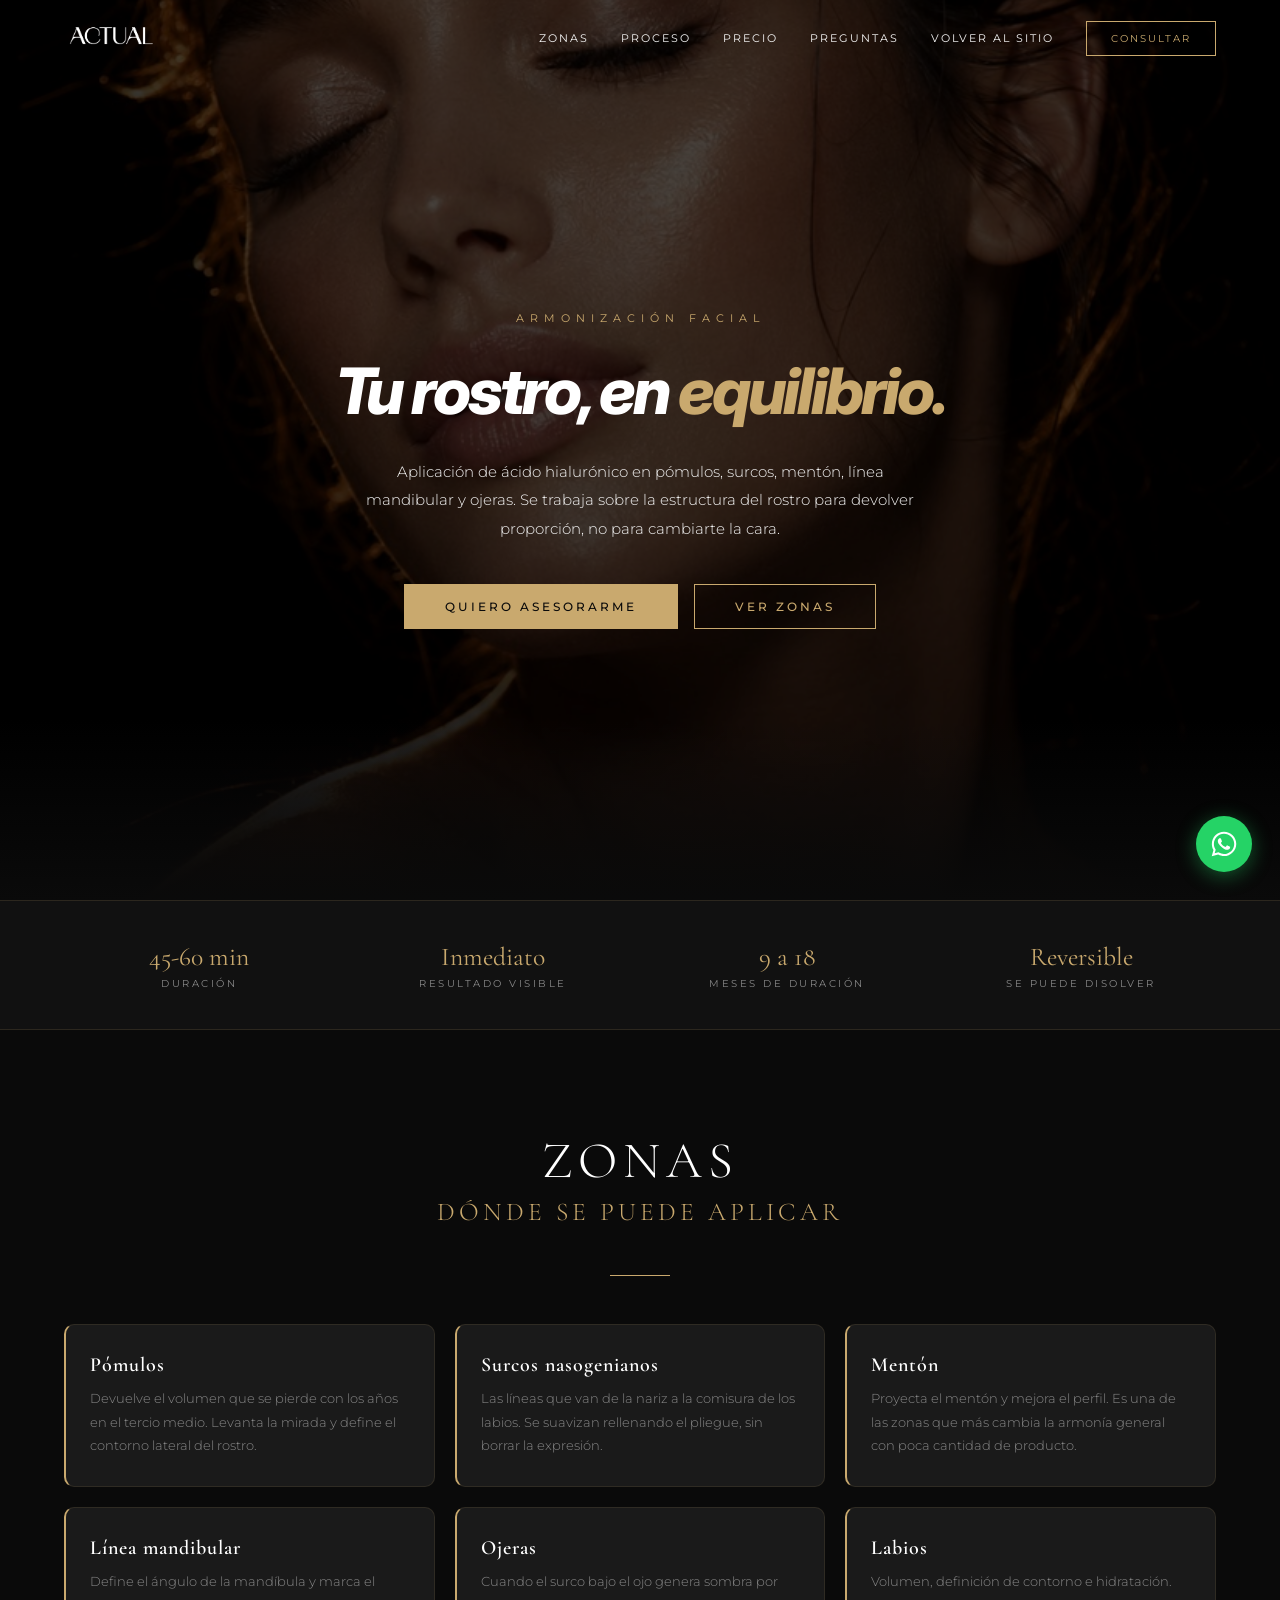
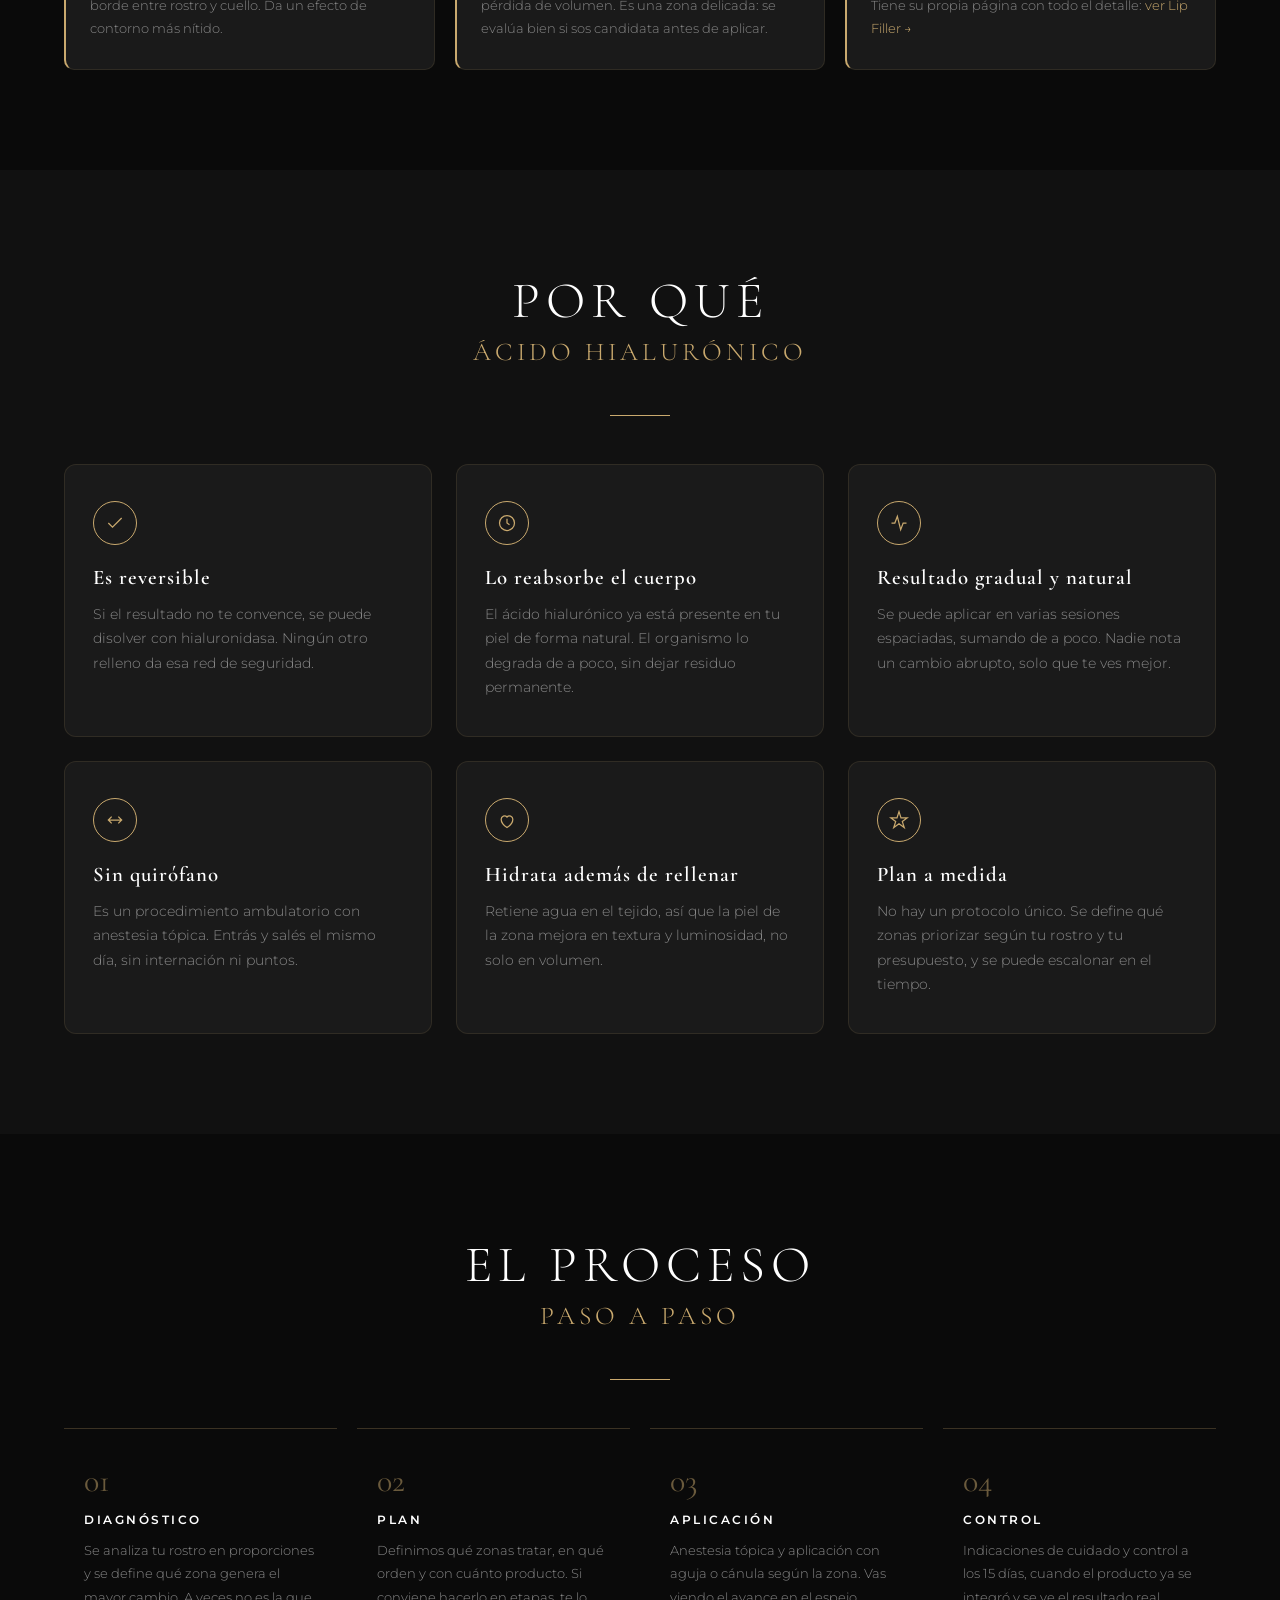
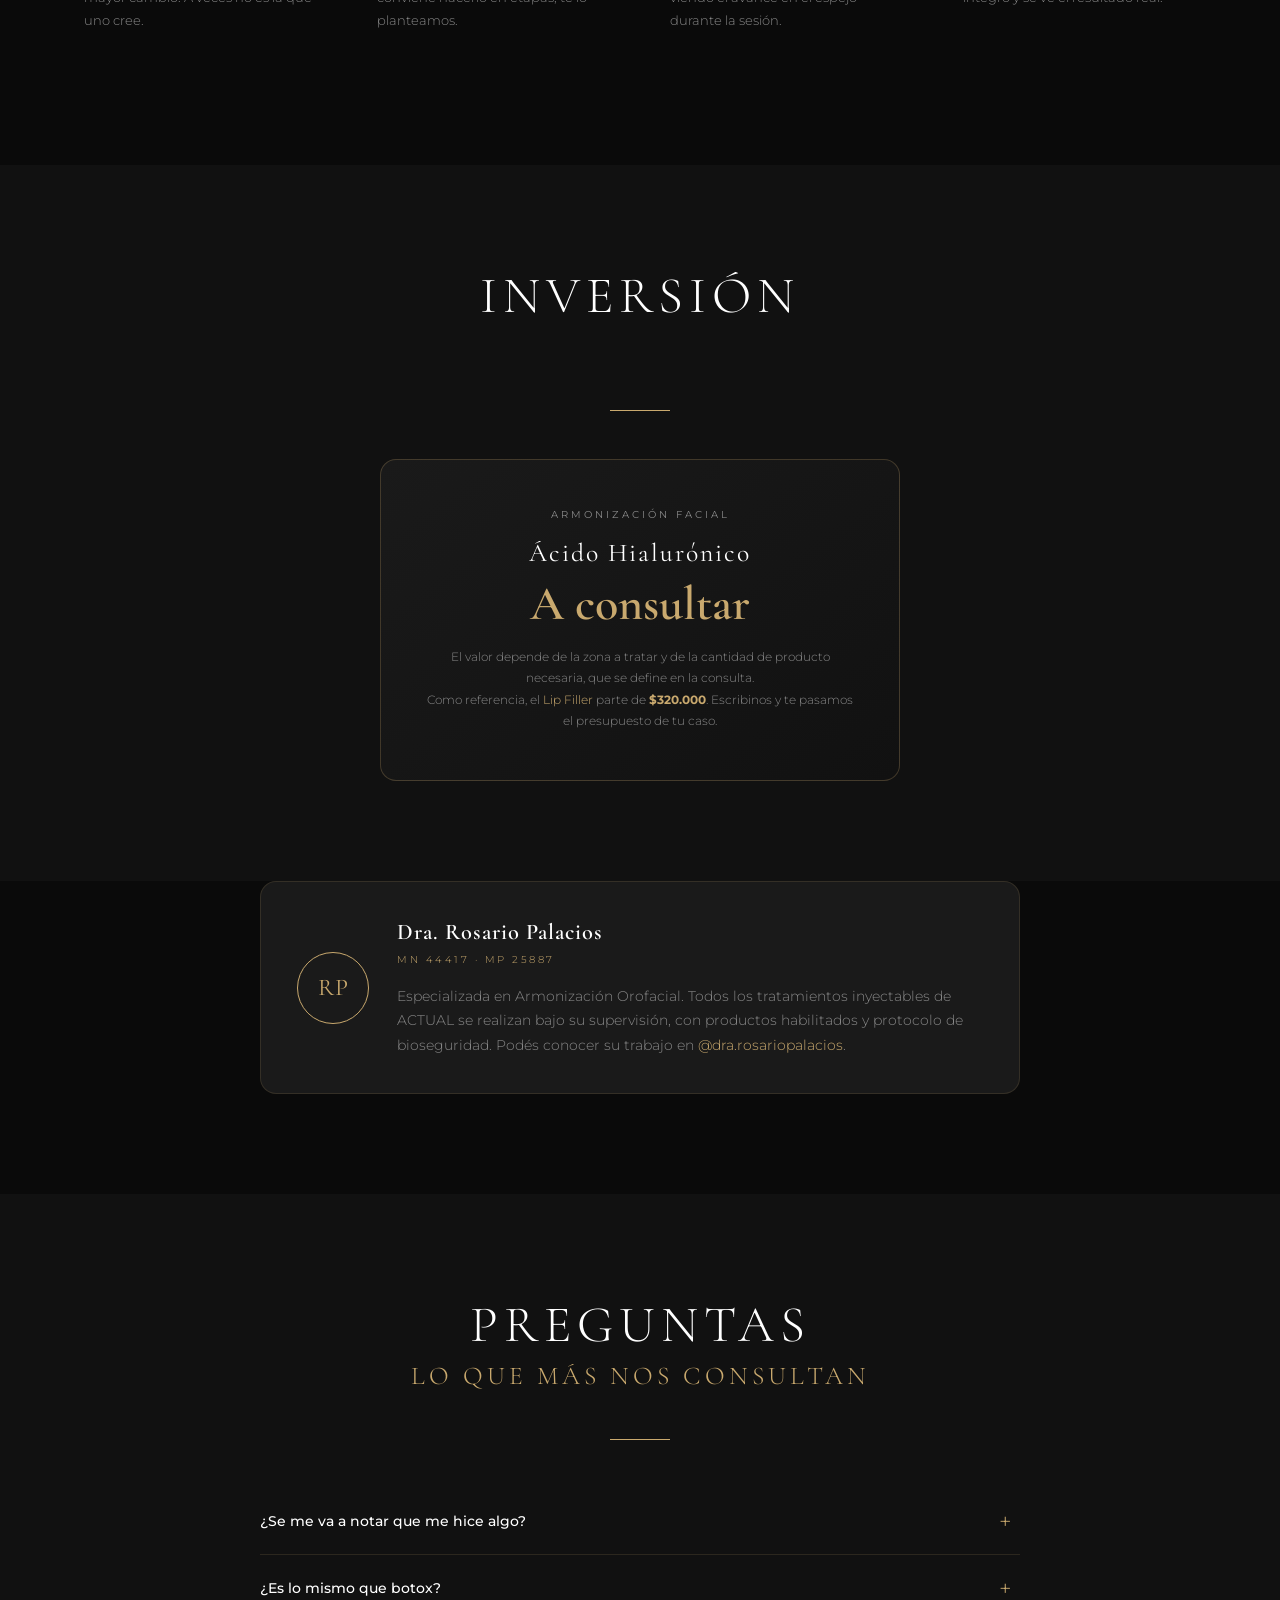
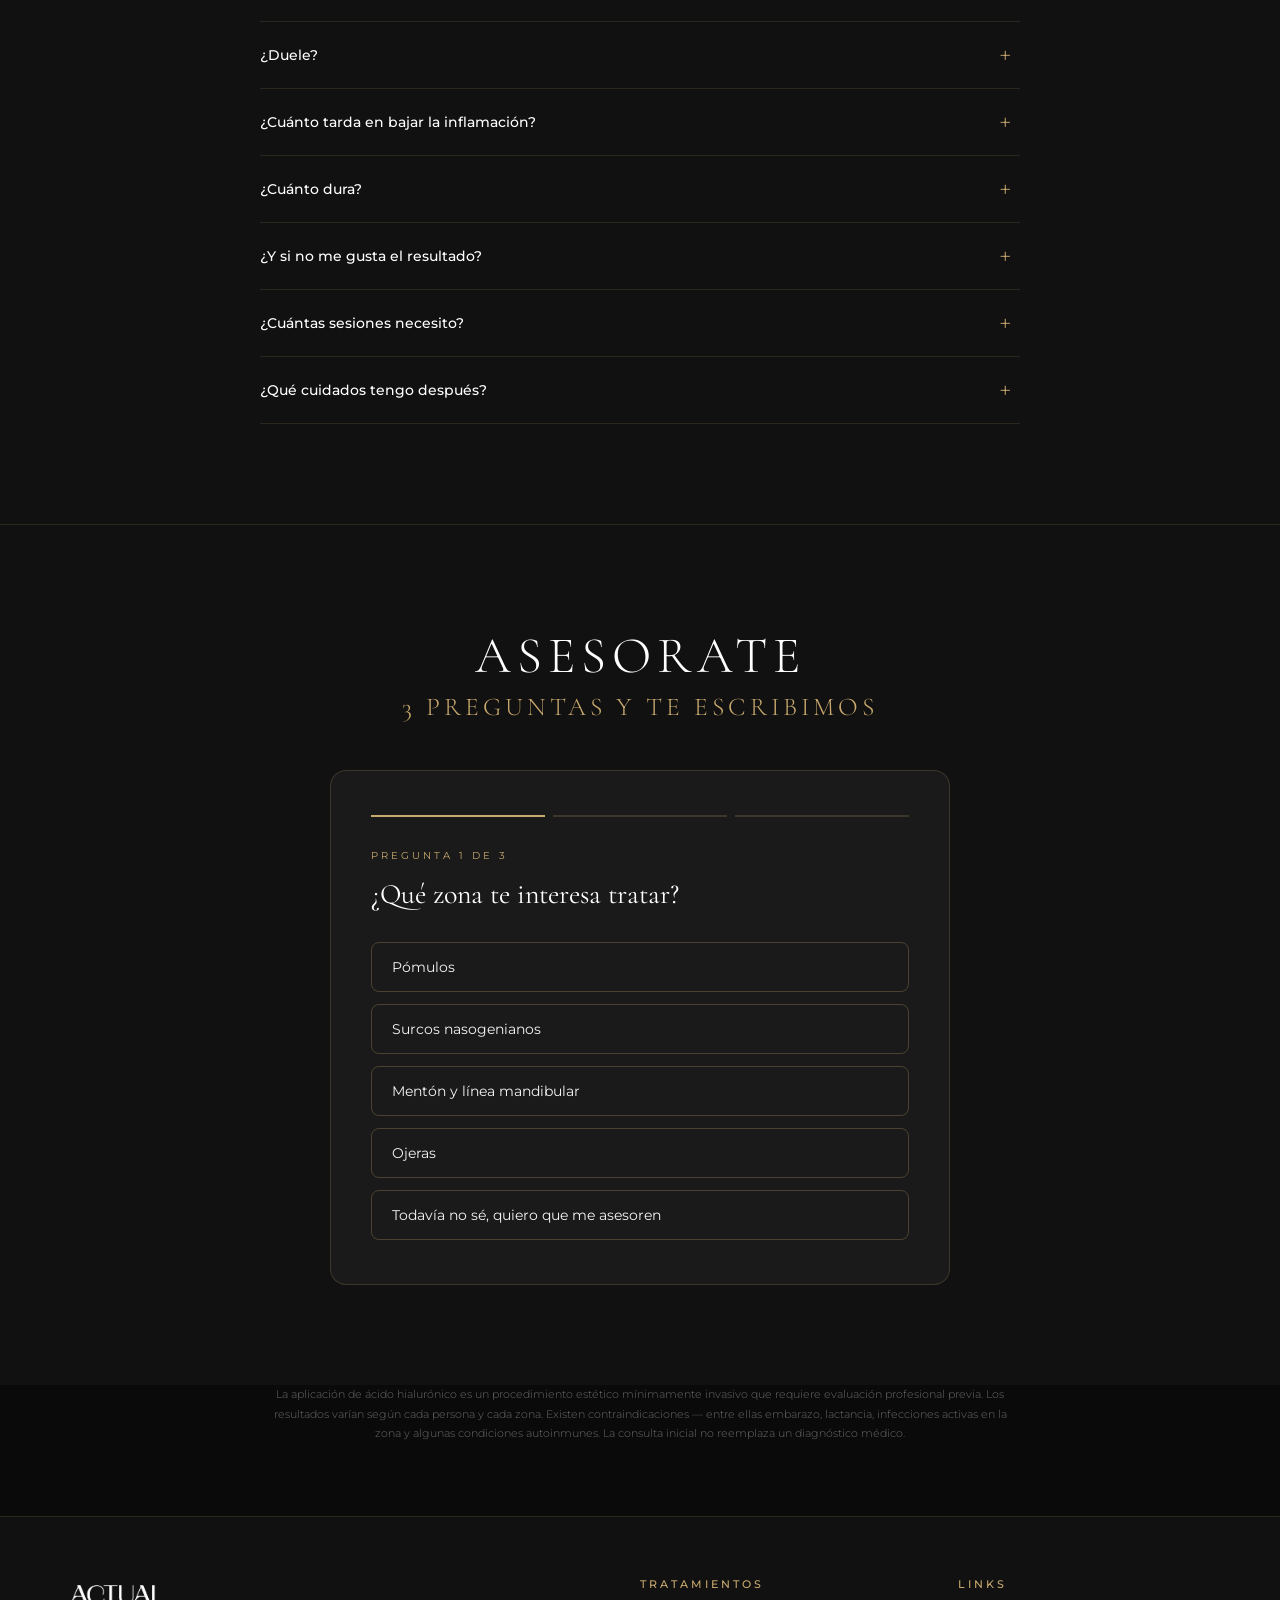
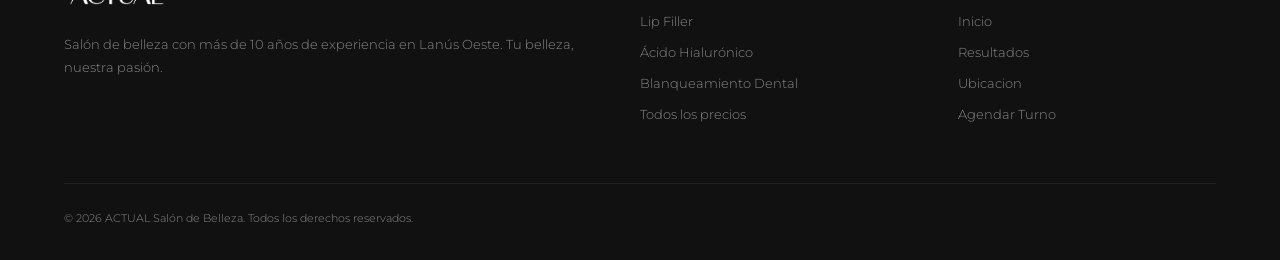
==== acido-hialuronico/index.html @ e72c4341 "feat: landings de Lip Filler, Blanqueamiento Dental y Ácido Hialurónico Tres landing pages nuevas co" ====
<!DOCTYPE html>
<html lang="es">
<head>
  <meta charset="UTF-8">
  <meta name="viewport" content="width=device-width, initial-scale=1.0">
  <title>Ácido Hialurónico Facial en Lanús Oeste | Armonización — ACTUAL</title>
  <meta name="description" content="Aplicación de ácido hialurónico en pómulos, surcos, mentón, ojeras y línea mandibular. Lanús Oeste, profesional matriculada. Contanos tu caso y te asesoramos por WhatsApp.">

  <meta property="og:title" content="Ácido Hialurónico Facial — ACTUAL Salón">
  <meta property="og:description" content="Armonización facial con ácido hialurónico. Profesional matriculada en Lanús Oeste.">
  <meta property="og:image" content="https://actualnails.com/categorias/facial.jpg">
  <meta property="og:type" content="website">

  <link rel="preconnect" href="https://fonts.googleapis.com">
  <link rel="preconnect" href="https://fonts.gstatic.com" crossorigin>
  <link href="https://fonts.googleapis.com/css2?family=Cormorant+Garamond:ital,wght@0,300;0,400;0,600;0,700;1,300;1,400&family=Inter:ital,wght@1,800&family=Montserrat:wght@300;400;500;600;700&display=swap" rel="stylesheet">
  <link rel="stylesheet" href="/assets/landing.css">
  <style>
    .hero { --hero-image: url('/categorias/facial.jpg'); }

    /* Grilla de zonas tratables */
    .zones-grid { display: grid; grid-template-columns: repeat(3, 1fr); gap: 20px; }

    .zone-card {
      background: var(--dark-gray);
      border: 1px solid rgba(201, 169, 110, 0.12);
      border-left: 2px solid var(--gold);
      border-radius: 10px;
      padding: 28px 24px;
      text-align: left;
      transition: border-color 0.4s ease, transform 0.4s ease;
    }

    .zone-card:hover { border-color: rgba(201, 169, 110, 0.45); border-left-color: var(--gold); transform: translateY(-4px); }

    .zone-card h3 {
      font-family: 'Cormorant Garamond', serif;
      font-size: 1.25rem;
      font-weight: 600;
      letter-spacing: 1px;
      margin-bottom: 10px;
    }

    .zone-card p { font-size: 0.82rem; line-height: 1.8; color: var(--light-gray); font-weight: 300; }

    @media (max-width: 968px) { .zones-grid { grid-template-columns: 1fr 1fr; } }
    @media (max-width: 640px) { .zones-grid { grid-template-columns: 1fr; } }
  </style>
</head>
<body>

<!-- ── Navbar ── -->
<nav class="navbar" id="navbar">
  <div class="container">
    <a href="/" class="navbar-brand"><img src="/logo-sinfondo.png" alt="ACTUAL"></a>
    <ul class="navbar-links" id="navLinks">
      <li><a href="#zonas">Zonas</a></li>
      <li><a href="#proceso">Proceso</a></li>
      <li><a href="#precio">Precio</a></li>
      <li><a href="#preguntas">Preguntas</a></li>
      <li><a href="/">Volver al sitio</a></li>
      <li><a href="#consulta" class="navbar-cta">Consultar</a></li>
    </ul>
    <button class="hamburger" id="hamburger" aria-label="Menu">
      <span></span><span></span><span></span>
    </button>
  </div>
</nav>

<!-- ── Hero ── -->
<header class="hero">
  <div class="hero-content">
    <p class="hero-label">Armonización Facial</p>
    <h1 class="hero-title">Tu rostro, en <span class="gold">equilibrio.</span></h1>
    <p class="hero-text">
      Aplicación de ácido hialurónico en pómulos, surcos, mentón, línea mandibular
      y ojeras. Se trabaja sobre la estructura del rostro para devolver proporción,
      no para cambiarte la cara.
    </p>
    <div class="hero-actions">
      <a href="#consulta" class="btn btn-filled">Quiero asesorarme</a>
      <a href="#zonas" class="btn">Ver zonas</a>
    </div>
  </div>
</header>

<!-- ── Datos rápidos ── -->
<div class="facts-bar">
  <div class="container">
    <div class="facts-grid">
      <div class="fact-item"><h3>45-60 min</h3><p>Duración</p></div>
      <div class="fact-item"><h3>Inmediato</h3><p>Resultado visible</p></div>
      <div class="fact-item"><h3>9 a 18</h3><p>Meses de duración</p></div>
      <div class="fact-item"><h3>Reversible</h3><p>Se puede disolver</p></div>
    </div>
  </div>
</div>

<!-- ── Zonas ── -->
<section class="section-padding" id="zonas">
  <div class="container text-center">
    <h2 class="section-title fade-in">Zonas</h2>
    <p class="section-subtitle fade-in">dónde se puede aplicar</p>
    <div class="divider"></div>

    <div class="zones-grid">
      <div class="zone-card fade-in">
        <h3>Pómulos</h3>
        <p>Devuelve el volumen que se pierde con los años en el tercio medio. Levanta la mirada y define el contorno lateral del rostro.</p>
      </div>
      <div class="zone-card fade-in">
        <h3>Surcos nasogenianos</h3>
        <p>Las líneas que van de la nariz a la comisura de los labios. Se suavizan rellenando el pliegue, sin borrar la expresión.</p>
      </div>
      <div class="zone-card fade-in">
        <h3>Mentón</h3>
        <p>Proyecta el mentón y mejora el perfil. Es una de las zonas que más cambia la armonía general con poca cantidad de producto.</p>
      </div>
      <div class="zone-card fade-in">
        <h3>Línea mandibular</h3>
        <p>Define el ángulo de la mandíbula y marca el borde entre rostro y cuello. Da un efecto de contorno más nítido.</p>
      </div>
      <div class="zone-card fade-in">
        <h3>Ojeras</h3>
        <p>Cuando el surco bajo el ojo genera sombra por pérdida de volumen. Es una zona delicada: se evalúa bien si sos candidata antes de aplicar.</p>
      </div>
      <div class="zone-card fade-in">
        <h3>Labios</h3>
        <p>Volumen, definición de contorno e hidratación. Tiene su propia página con todo el detalle: <a href="/lip-filler/" style="color: var(--gold); text-decoration: none;">ver Lip Filler →</a></p>
      </div>
    </div>
  </div>
</section>

<!-- ── Beneficios ── -->
<section class="section-padding" style="background: var(--dark);">
  <div class="container text-center">
    <h2 class="section-title fade-in">Por Qué</h2>
    <p class="section-subtitle fade-in">ácido hialurónico</p>
    <div class="divider"></div>

    <div class="benefits-grid">
      <div class="benefit-card fade-in">
        <div class="benefit-icon">
          <svg viewBox="0 0 24 24"><path d="M20 6L9 17l-5-5"/></svg>
        </div>
        <h3>Es reversible</h3>
        <p>Si el resultado no te convence, se puede disolver con hialuronidasa. Ningún otro relleno da esa red de seguridad.</p>
      </div>

      <div class="benefit-card fade-in">
        <div class="benefit-icon">
          <svg viewBox="0 0 24 24"><circle cx="12" cy="12" r="9"/><path d="M12 7v5l3 2"/></svg>
        </div>
        <h3>Lo reabsorbe el cuerpo</h3>
        <p>El ácido hialurónico ya está presente en tu piel de forma natural. El organismo lo degrada de a poco, sin dejar residuo permanente.</p>
      </div>

      <div class="benefit-card fade-in">
        <div class="benefit-icon">
          <svg viewBox="0 0 24 24"><path d="M3 12h4l3-8 4 16 3-8h4"/></svg>
        </div>
        <h3>Resultado gradual y natural</h3>
        <p>Se puede aplicar en varias sesiones espaciadas, sumando de a poco. Nadie nota un cambio abrupto, solo que te ves mejor.</p>
      </div>

      <div class="benefit-card fade-in">
        <div class="benefit-icon">
          <svg viewBox="0 0 24 24"><path d="M4 12h16M8 8l-4 4 4 4M16 8l4 4-4 4"/></svg>
        </div>
        <h3>Sin quirófano</h3>
        <p>Es un procedimiento ambulatorio con anestesia tópica. Entrás y salés el mismo día, sin internación ni puntos.</p>
      </div>

      <div class="benefit-card fade-in">
        <div class="benefit-icon">
          <svg viewBox="0 0 24 24"><path d="M12 21s-7-4.5-7-10a4 4 0 017-2.6A4 4 0 0119 11c0 5.5-7 10-7 10z"/></svg>
        </div>
        <h3>Hidrata además de rellenar</h3>
        <p>Retiene agua en el tejido, así que la piel de la zona mejora en textura y luminosidad, no solo en volumen.</p>
      </div>

      <div class="benefit-card fade-in">
        <div class="benefit-icon">
          <svg viewBox="0 0 24 24"><path d="M12 2l2.4 7.4H22l-6 4.5 2.3 7.1-6.3-4.6L5.7 21 8 13.9 2 9.4h7.6z"/></svg>
        </div>
        <h3>Plan a medida</h3>
        <p>No hay un protocolo único. Se define qué zonas priorizar según tu rostro y tu presupuesto, y se puede escalonar en el tiempo.</p>
      </div>
    </div>
  </div>
</section>

<!-- ── Proceso ── -->
<section class="section-padding" id="proceso">
  <div class="container text-center">
    <h2 class="section-title fade-in">El Proceso</h2>
    <p class="section-subtitle fade-in">paso a paso</p>
    <div class="divider"></div>

    <div class="steps fade-in">
      <div class="step">
        <h4>Diagnóstico</h4>
        <p>Se analiza tu rostro en proporciones y se define qué zona genera el mayor cambio. A veces no es la que uno cree.</p>
      </div>
      <div class="step">
        <h4>Plan</h4>
        <p>Definimos qué zonas tratar, en qué orden y con cuánto producto. Si conviene hacerlo en etapas, te lo planteamos.</p>
      </div>
      <div class="step">
        <h4>Aplicación</h4>
        <p>Anestesia tópica y aplicación con aguja o cánula según la zona. Vas viendo el avance en el espejo durante la sesión.</p>
      </div>
      <div class="step">
        <h4>Control</h4>
        <p>Indicaciones de cuidado y control a los 15 días, cuando el producto ya se integró y se ve el resultado real.</p>
      </div>
    </div>
  </div>
</section>

<!-- ── Precio ── -->
<section class="section-padding" id="precio" style="background: var(--dark);">
  <div class="container text-center">
    <h2 class="section-title fade-in">Inversión</h2>
    <p class="section-subtitle fade-in">valor del tratamiento</p>
    <div class="divider"></div>

    <div class="price-block fade-in">
      <p class="price-kicker">Armonización Facial</p>
      <p class="price-name">Ácido Hialurónico</p>
      <p class="price-amount">A consultar</p>
      <p class="price-note">
        El valor depende de la zona a tratar y de la cantidad de producto necesaria,
        que se define en la consulta.<br>
        Como referencia, el <a href="/lip-filler/" style="color: var(--gold); text-decoration: none;">Lip Filler</a>
        parte de <strong style="color: var(--gold);">$320.000</strong>.
        Escribinos y te pasamos el presupuesto de tu caso.
      </p>
    </div>
  </div>
</section>

<!-- ── Profesional ── -->
<section class="section-padding" style="padding-top: 0;">
  <div class="container">
    <div class="pro-card fade-in">
      <div class="pro-seal">RP</div>
      <div>
        <h3>Dra. Rosario Palacios</h3>
        <p class="pro-role">MN 44417 · MP 25887</p>
        <p>
          Especializada en Armonización Orofacial. Todos los tratamientos inyectables
          de ACTUAL se realizan bajo su supervisión, con productos habilitados y
          protocolo de bioseguridad. Podés conocer su trabajo en
          <a href="https://instagram.com/dra.rosariopalacios" target="_blank" rel="noopener" style="color: var(--gold); text-decoration: none;">@dra.rosariopalacios</a>.
        </p>
      </div>
    </div>
  </div>
</section>

<!-- ── FAQ ── -->
<section class="section-padding" id="preguntas" style="background: var(--dark);">
  <div class="container text-center">
    <h2 class="section-title fade-in">Preguntas</h2>
    <p class="section-subtitle fade-in">lo que más nos consultan</p>
    <div class="divider"></div>

    <div class="faq-list fade-in">
      <div class="faq-item">
        <button class="faq-q" aria-expanded="false">¿Se me va a notar que me hice algo?</button>
        <div class="faq-a"><p>Ese es justamente el criterio con el que trabajamos. Se aplica en cantidades medidas y respetando tus proporciones. El "efecto obvio" aparece cuando se sobrecarga una zona o se ignora la estructura del rostro, no por el producto en sí.</p></div>
      </div>
      <div class="faq-item">
        <button class="faq-q" aria-expanded="false">¿Es lo mismo que botox?</button>
        <div class="faq-a"><p>No. El botox es toxina botulínica y relaja los músculos para suavizar arrugas de expresión (frente, entrecejo, patas de gallo). El ácido hialurónico es un relleno: aporta volumen y estructura. Muchas veces se combinan, pero resuelven cosas distintas.</p></div>
      </div>
      <div class="faq-item">
        <button class="faq-q" aria-expanded="false">¿Duele?</button>
        <div class="faq-a"><p>Se aplica anestesia tópica y el producto viene con lidocaína. En zonas como pómulos y mandíbula se suele usar cánula, que es menos molesta que la aguja. La mayoría lo tolera muy bien.</p></div>
      </div>
      <div class="faq-item">
        <button class="faq-q" aria-expanded="false">¿Cuánto tarda en bajar la inflamación?</button>
        <div class="faq-a"><p>Entre 48 y 72 horas para la mayor parte. Puede quedar algún hematoma leve en zonas más vascularizadas, que se disimula con maquillaje. El resultado definitivo se ve a los 15 días.</p></div>
      </div>
      <div class="faq-item">
        <button class="faq-q" aria-expanded="false">¿Cuánto dura?</button>
        <div class="faq-a"><p>Entre 9 y 18 meses según la zona, la densidad del producto y tu metabolismo. Las zonas con más movimiento (labios, surcos) se reabsorben más rápido que pómulos o mentón.</p></div>
      </div>
      <div class="faq-item">
        <button class="faq-q" aria-expanded="false">¿Y si no me gusta el resultado?</button>
        <div class="faq-a"><p>Se puede disolver con hialuronidasa, una enzima que degrada el ácido hialurónico. Es una de las razones principales por las que se elige este material por sobre otros rellenos.</p></div>
      </div>
      <div class="faq-item">
        <button class="faq-q" aria-expanded="false">¿Cuántas sesiones necesito?</button>
        <div class="faq-a"><p>Depende del plan. Hay casos que se resuelven en una sola sesión y otros donde conviene escalonar en dos o tres, espaciadas, para ir viendo cómo responde tu rostro. Se define en el diagnóstico.</p></div>
      </div>
      <div class="faq-item">
        <button class="faq-q" aria-expanded="false">¿Qué cuidados tengo después?</button>
        <div class="faq-a"><p>Durante 48 horas: evitar calor extremo, ejercicio intenso, alcohol y masajear la zona. Dormir boca arriba las primeras noches. Te entregamos las indicaciones completas por escrito.</p></div>
      </div>
    </div>
  </div>
</section>

<!-- ══ Mini formulario → WhatsApp ══ -->
<section class="section-padding form-section" id="consulta">
  <div class="container-narrow text-center">
    <h2 class="section-title fade-in">Asesorate</h2>
    <p class="section-subtitle fade-in">3 preguntas y te escribimos</p>

    <form class="form-card fade-in" id="leadForm" novalidate>
      <div class="form-progress" id="formProgress"></div>

      <div id="formSteps"></div>

      <div class="form-summary" id="formSummary">
        <h3 class="summary-title">Listo 🤍</h3>
        <p class="summary-text">
          Con esto ya sabemos por dónde arrancar. Tocá el botón y se abre WhatsApp
          con tus respuestas cargadas — solo tenés que enviarlo.
        </p>

        <ul class="summary-list" id="summaryList"></ul>

        <a href="#" class="btn-whatsapp" id="waLink" target="_blank" rel="noopener">
          <svg viewBox="0 0 448 512" xmlns="http://www.w3.org/2000/svg"><path d="M380.9 97.1C339 55.1 283.2 32 223.9 32c-122.4 0-222 99.6-222 222 0 39.1 10.2 77.3 29.6 111L0 480l117.7-30.9c32.4 17.7 68.9 27 106.1 27h.1c122.3 0 224.1-99.6 224.1-222 0-59.3-25.2-115-67.1-157zm-157 341.6c-33.2 0-65.7-8.9-94-25.7l-6.7-4-69.8 18.3L72 359.2l-4.4-7c-18.5-29.4-28.2-63.3-28.2-98.2 0-101.7 82.8-184.5 184.6-184.5 49.3 0 95.6 19.2 130.4 54.1 34.8 34.9 56.2 81.2 56.1 130.5 0 101.8-84.9 184.6-186.6 184.6zm101.2-138.2c-5.5-2.8-32.8-16.2-37.9-18-5.1-1.9-8.8-2.8-12.5 2.8-3.7 5.6-14.3 18-17.6 21.8-3.2 3.7-6.5 4.2-12 1.4-32.6-16.3-54-29.1-75.5-66-5.7-9.8 5.7-9.1 16.3-30.3 1.8-3.7.9-6.9-.5-9.7-1.4-2.8-12.5-30.1-17.1-41.2-4.5-10.8-9.1-9.3-12.5-9.5-3.2-.2-6.9-.2-10.6-.2-3.7 0-9.7 1.4-14.8 6.9-5.1 5.6-19.4 19-19.4 46.3 0 27.3 19.9 53.7 22.6 57.4 2.8 3.7 39.1 59.7 94.8 83.8 35.2 15.2 49 16.5 66.6 13.9 10.7-1.6 32.8-13.4 37.4-26.4 4.6-13 4.6-24.1 3.2-26.4-1.3-2.5-5-3.9-10.5-6.6z"/></svg>
          Continuar por WhatsApp
        </a>

        <p class="form-reassure">Te responde una persona del equipo, no un bot.</p>

        <button type="button" class="form-back" id="formRestart">← Editar respuestas</button>
      </div>
    </form>
  </div>
</section>

<!-- ── Aviso ── -->
<section style="padding: 0 0 72px;">
  <div class="container">
    <p class="legal-note">
      La aplicación de ácido hialurónico es un procedimiento estético mínimamente
      invasivo que requiere evaluación profesional previa. Los resultados varían
      según cada persona y cada zona. Existen contraindicaciones — entre ellas
      embarazo, lactancia, infecciones activas en la zona y algunas condiciones
      autoinmunes. La consulta inicial no reemplaza un diagnóstico médico.
    </p>
  </div>
</section>

<!-- ── Footer ── -->
<footer class="footer">
  <div class="container">
    <div class="footer-grid">
      <div>
        <div class="footer-brand"><img src="/logo-sinfondo.png" alt="ACTUAL" style="height: 36px; width: auto;"></div>
        <p>Salón de belleza con más de 10 años de experiencia en Lanús Oeste. Tu belleza, nuestra pasión.</p>
      </div>
      <div>
        <h4>Tratamientos</h4>
        <ul class="footer-links">
          <li><a href="/lip-filler/">Lip Filler</a></li>
          <li><a href="/acido-hialuronico/">Ácido Hialurónico</a></li>
          <li><a href="/blanqueamiento-dental/">Blanqueamiento Dental</a></li>
          <li><a href="/#precios">Todos los precios</a></li>
        </ul>
      </div>
      <div>
        <h4>Links</h4>
        <ul class="footer-links">
          <li><a href="/">Inicio</a></li>
          <li><a href="/#resultados">Resultados</a></li>
          <li><a href="/#ubicacion">Ubicacion</a></li>
          <li><a href="https://actual.site.agendapro.com/ar" target="_blank" rel="noopener">Agendar Turno</a></li>
        </ul>
      </div>
    </div>
    <div class="footer-bottom">
      <p>&copy; 2026 ACTUAL Salón de Belleza. Todos los derechos reservados.</p>
    </div>
  </div>
</footer>

<!-- ── WhatsApp Float ── -->
<a href="https://wa.me/541161581235?text=Hola!%20quiero%20consultar%20por%20%C3%A1cido%20hialur%C3%B3nico" class="whatsapp-float" target="_blank" rel="noopener" aria-label="WhatsApp">
  <svg viewBox="0 0 448 512" xmlns="http://www.w3.org/2000/svg"><path d="M380.9 97.1C339 55.1 283.2 32 223.9 32c-122.4 0-222 99.6-222 222 0 39.1 10.2 77.3 29.6 111L0 480l117.7-30.9c32.4 17.7 68.9 27 106.1 27h.1c122.3 0 224.1-99.6 224.1-222 0-59.3-25.2-115-67.1-157zm-157 341.6c-33.2 0-65.7-8.9-94-25.7l-6.7-4-69.8 18.3L72 359.2l-4.4-7c-18.5-29.4-28.2-63.3-28.2-98.2 0-101.7 82.8-184.5 184.6-184.5 49.3 0 95.6 19.2 130.4 54.1 34.8 34.9 56.2 81.2 56.1 130.5 0 101.8-84.9 184.6-186.6 184.6zm101.2-138.2c-5.5-2.8-32.8-16.2-37.9-18-5.1-1.9-8.8-2.8-12.5 2.8-3.7 5.6-14.3 18-17.6 21.8-3.2 3.7-6.5 4.2-12 1.4-32.6-16.3-54-29.1-75.5-66-5.7-9.8 5.7-9.1 16.3-30.3 1.8-3.7.9-6.9-.5-9.7-1.4-2.8-12.5-30.1-17.1-41.2-4.5-10.8-9.1-9.3-12.5-9.5-3.2-.2-6.9-.2-10.6-.2-3.7 0-9.7 1.4-14.8 6.9-5.1 5.6-19.4 19-19.4 46.3 0 27.3 19.9 53.7 22.6 57.4 2.8 3.7 39.1 59.7 94.8 83.8 35.2 15.2 49 16.5 66.6 13.9 10.7-1.6 32.8-13.4 37.4-26.4 4.6-13 4.6-24.1 3.2-26.4-1.3-2.5-5-3.9-10.5-6.6z"/></svg>
</a>

<script>
  window.LANDING_CONFIG = {
    service: 'aplicación de ácido hialurónico facial',
    phone: '541161581235',
    questions: [
      {
        q: '¿Qué zona te interesa tratar?',
        short: 'Zona',
        options: [
          'Pómulos',
          'Surcos nasogenianos',
          'Mentón y línea mandibular',
          'Ojeras',
          'Todavía no sé, quiero que me asesoren'
        ]
      },
      {
        q: '¿Ya te aplicaste ácido hialurónico antes?',
        short: 'Experiencia previa',
        options: [
          'Es mi primera vez',
          'Sí, pero hace más de un año',
          'Sí, tengo aplicación vigente'
        ]
      },
      {
        q: '¿Para cuándo te gustaría hacerlo?',
        short: 'Cuándo',
        options: [
          'Lo antes posible',
          'Dentro de este mes',
          'Tengo un evento en fecha',
          'Estoy averiguando nomás'
        ]
      }
    ]
  };
</script>
<script src="/assets/landing.js"></script>

</body>
</html>
---- assets/landing.css ----
/* ══════════════════════════════════════════════════════════════
   ACTUAL · Landing pages de servicios
   Estilos compartidos por lip-filler, blanqueamiento-dental
   y acido-hialuronico. Mismo sistema visual que el home.
   ══════════════════════════════════════════════════════════════ */

*, *::before, *::after { margin: 0; padding: 0; box-sizing: border-box; }

:root {
  --black: #0a0a0a;
  --dark: #111111;
  --dark-gray: #1a1a1a;
  --medium-gray: #2a2a2a;
  --light-gray: #888;
  --white: #ffffff;
  --off-white: #f5f5f5;
  --gold: #c9a96e;
  --gold-light: #d4b87a;
  --gold-dark: #b8944f;
}

html { scroll-behavior: smooth; }

body {
  font-family: 'Montserrat', sans-serif;
  background: var(--black);
  color: var(--white);
  overflow-x: hidden;
}

/* ── Utility ── */
.container { max-width: 1200px; margin: 0 auto; padding: 0 24px; }
.container-narrow { max-width: 860px; margin: 0 auto; padding: 0 24px; }
.section-padding { padding: 100px 0; }
.text-center { text-align: center; }
.gold { color: var(--gold); }
.serif { font-family: 'Cormorant Garamond', serif; }

.section-title {
  font-family: 'Cormorant Garamond', serif;
  font-size: clamp(2rem, 5vw, 3.2rem);
  font-weight: 300;
  letter-spacing: 6px;
  text-transform: uppercase;
  margin-bottom: 4px;
}

.section-subtitle {
  font-family: 'Cormorant Garamond', serif;
  font-size: clamp(1.2rem, 2.5vw, 1.6rem);
  color: var(--gold);
  letter-spacing: 4px;
  text-transform: uppercase;
  font-weight: 300;
  margin-bottom: 48px;
}

.divider { width: 60px; height: 1px; background: var(--gold); margin: 0 auto 48px; }

.btn {
  display: inline-block;
  padding: 14px 40px;
  border: 1px solid var(--gold);
  color: var(--gold);
  text-decoration: none;
  text-transform: uppercase;
  letter-spacing: 3px;
  font-size: 0.75rem;
  font-family: 'Montserrat', sans-serif;
  font-weight: 500;
  transition: all 0.4s ease;
  cursor: pointer;
  background: transparent;
}

.btn:hover { background: var(--gold); color: var(--black); }
.btn-filled { background: var(--gold); color: var(--black); }
.btn-filled:hover { background: var(--gold-light); border-color: var(--gold-light); }

/* ── Navbar ── */
.navbar {
  position: fixed;
  top: 0; left: 0; right: 0;
  z-index: 1000;
  padding: 20px 0;
  transition: all 0.4s ease;
  background: transparent;
}

.navbar.scrolled {
  background: rgba(10, 10, 10, 0.95);
  backdrop-filter: blur(20px);
  padding: 12px 0;
  border-bottom: 1px solid rgba(201, 169, 110, 0.15);
}

.navbar .container { display: flex; justify-content: space-between; align-items: center; }
.navbar-brand { text-decoration: none; display: flex; align-items: center; }
.navbar-brand img { height: 32px; width: auto; }

.navbar-links { display: flex; gap: 32px; list-style: none; align-items: center; }

.navbar-links a {
  color: var(--off-white);
  text-decoration: none;
  font-size: 0.7rem;
  letter-spacing: 2px;
  text-transform: uppercase;
  font-weight: 400;
  transition: color 0.3s;
}

.navbar-links a:hover { color: var(--gold); }

.navbar-cta {
  padding: 10px 24px !important;
  border: 1px solid var(--gold) !important;
  color: var(--gold) !important;
  font-size: 0.65rem !important;
  letter-spacing: 2px !important;
  transition: all 0.3s ease;
}

.navbar-cta:hover { background: var(--gold) !important; color: var(--black) !important; }

.hamburger {
  display: none;
  flex-direction: column;
  gap: 5px;
  cursor: pointer;
  background: none;
  border: none;
  padding: 8px;
}

.hamburger span { width: 24px; height: 1px; background: var(--white); transition: all 0.3s; }

/* ── Hero ── */
.hero {
  min-height: 100vh;
  display: flex;
  align-items: center;
  justify-content: center;
  text-align: center;
  position: relative;
  background: #000;
  overflow: hidden;
  padding: 120px 0 80px;
}

.hero::before {
  content: '';
  position: absolute;
  inset: 0;
  background-image: var(--hero-image);
  background-position: center;
  background-size: cover;
  background-repeat: no-repeat;
  opacity: 0.28;
  z-index: 0;
}

/* Degradado inferior para que el hero funda con la sección siguiente */
.hero::after {
  content: '';
  position: absolute;
  inset: auto 0 0 0;
  height: 180px;
  background: linear-gradient(to bottom, transparent, var(--black));
  z-index: 0;
}

.hero-content { position: relative; z-index: 1; max-width: 780px; padding: 0 24px; }

.hero-content > * {
  opacity: 0;
  transform: translateY(40px);
  animation: heroReveal 1s ease forwards;
}

.hero-content > *:nth-child(1) { animation-delay: 0.15s; }
.hero-content > *:nth-child(2) { animation-delay: 0.45s; }
.hero-content > *:nth-child(3) { animation-delay: 0.75s; }
.hero-content > *:nth-child(4) { animation-delay: 1s; }
.hero-content > *:nth-child(5) { animation-delay: 1.2s; }

@keyframes heroReveal { to { opacity: 1; transform: translateY(0); } }

.hero-label {
  font-size: 0.7rem;
  letter-spacing: 6px;
  text-transform: uppercase;
  color: var(--gold);
  margin-bottom: 28px;
  font-weight: 400;
}

.hero-title {
  font-family: 'Inter', sans-serif;
  font-size: clamp(2.2rem, 5.5vw, 4rem);
  font-weight: 800;
  font-style: italic;
  letter-spacing: -3px;
  line-height: 1.2;
  margin-bottom: 28px;
}

.hero-text {
  font-size: 0.95rem;
  line-height: 1.9;
  color: var(--off-white);
  font-weight: 300;
  max-width: 560px;
  margin: 0 auto 40px;
}

.hero-actions { display: flex; gap: 16px; justify-content: center; flex-wrap: wrap; }

/* ── Barra de datos rápidos ── */
.facts-bar { background: var(--dark); border-top: 1px solid rgba(201, 169, 110, 0.15); border-bottom: 1px solid rgba(201, 169, 110, 0.15); padding: 40px 0; }
.facts-grid { display: grid; grid-template-columns: repeat(4, 1fr); gap: 24px; text-align: center; }
.fact-item h3 { font-family: 'Cormorant Garamond', serif; font-size: 1.6rem; font-weight: 400; color: var(--gold); margin-bottom: 6px; }
.fact-item p { font-size: 0.6rem; letter-spacing: 2.5px; text-transform: uppercase; color: var(--light-gray); font-weight: 400; }

/* ── Grilla de beneficios ── */
.benefits-grid { display: grid; grid-template-columns: repeat(3, 1fr); gap: 24px; }

.benefit-card {
  background: var(--dark-gray);
  border: 1px solid rgba(201, 169, 110, 0.12);
  border-radius: 12px;
  padding: 36px 28px;
  text-align: left;
  transition: border-color 0.4s ease, transform 0.4s ease;
}

.benefit-card:hover { border-color: rgba(201, 169, 110, 0.4); transform: translateY(-4px); }

.benefit-icon {
  width: 44px; height: 44px;
  border: 1px solid var(--gold);
  border-radius: 50%;
  display: flex; align-items: center; justify-content: center;
  margin-bottom: 20px;
}

.benefit-icon svg { width: 20px; height: 20px; stroke: var(--gold); fill: none; stroke-width: 1.5; }

.benefit-card h3 {
  font-family: 'Cormorant Garamond', serif;
  font-size: 1.3rem;
  font-weight: 600;
  letter-spacing: 1px;
  margin-bottom: 12px;
}

.benefit-card p { font-size: 0.85rem; line-height: 1.8; color: var(--light-gray); font-weight: 300; }

/* ── Proceso paso a paso ── */
.steps { display: grid; grid-template-columns: repeat(4, 1fr); gap: 20px; counter-reset: step; }

.step {
  position: relative;
  padding: 32px 20px;
  border-top: 1px solid rgba(201, 169, 110, 0.25);
  text-align: left;
}

.step::before {
  counter-increment: step;
  content: '0' counter(step);
  font-family: 'Cormorant Garamond', serif;
  font-size: 2rem;
  color: var(--gold);
  opacity: 0.5;
  display: block;
  margin-bottom: 12px;
}

.step h4 {
  font-size: 0.75rem;
  letter-spacing: 2.5px;
  text-transform: uppercase;
  margin-bottom: 12px;
  font-weight: 600;
}

.step p { font-size: 0.82rem; line-height: 1.8; color: var(--light-gray); font-weight: 300; }

/* ── Bloque de precio ── */
.price-block {
  background: linear-gradient(145deg, var(--dark-gray), var(--dark));
  border: 1px solid rgba(201, 169, 110, 0.25);
  border-radius: 16px;
  padding: 48px 40px;
  text-align: center;
  max-width: 520px;
  margin: 0 auto;
}

.price-block .price-kicker {
  font-size: 0.65rem;
  letter-spacing: 3px;
  text-transform: uppercase;
  color: var(--light-gray);
  margin-bottom: 16px;
}

.price-block .price-name {
  font-family: 'Cormorant Garamond', serif;
  font-size: 1.6rem;
  font-weight: 400;
  letter-spacing: 2px;
  margin-bottom: 8px;
}

.price-block .price-amount {
  font-family: 'Cormorant Garamond', serif;
  font-size: 3rem;
  font-weight: 600;
  color: var(--gold);
  line-height: 1.2;
  margin-bottom: 12px;
}

.price-block .price-note { font-size: 0.75rem; color: var(--light-gray); font-weight: 300; line-height: 1.8; }

/* ── Profesional ── */
.pro-card {
  display: grid;
  grid-template-columns: auto 1fr;
  gap: 28px;
  align-items: center;
  background: var(--dark-gray);
  border: 1px solid rgba(201, 169, 110, 0.15);
  border-radius: 16px;
  padding: 36px;
  max-width: 760px;
  margin: 0 auto;
  text-align: left;
}

.pro-seal {
  width: 72px; height: 72px;
  border: 1px solid var(--gold);
  border-radius: 50%;
  display: flex; align-items: center; justify-content: center;
  font-family: 'Cormorant Garamond', serif;
  font-size: 1.5rem;
  color: var(--gold);
  letter-spacing: 1px;
  flex-shrink: 0;
}

.pro-card h3 { font-family: 'Cormorant Garamond', serif; font-size: 1.4rem; font-weight: 600; letter-spacing: 1px; margin-bottom: 6px; }
.pro-card .pro-role { font-size: 0.65rem; letter-spacing: 2.5px; text-transform: uppercase; color: var(--gold); margin-bottom: 14px; }
.pro-card p { font-size: 0.85rem; line-height: 1.8; color: var(--light-gray); font-weight: 300; }

/* ── FAQ ── */
.faq-list { max-width: 760px; margin: 0 auto; text-align: left; }

.faq-item { border-bottom: 1px solid rgba(201, 169, 110, 0.15); }

.faq-q {
  width: 100%;
  background: none;
  border: none;
  color: var(--white);
  font-family: 'Montserrat', sans-serif;
  font-size: 0.9rem;
  font-weight: 500;
  text-align: left;
  padding: 24px 40px 24px 0;
  cursor: pointer;
  position: relative;
  transition: color 0.3s;
}

.faq-q:hover { color: var(--gold); }

.faq-q::after {
  content: '+';
  position: absolute;
  right: 8px;
  top: 50%;
  transform: translateY(-50%);
  color: var(--gold);
  font-size: 1.4rem;
  font-weight: 300;
  transition: transform 0.3s;
}

.faq-item.open .faq-q::after { transform: translateY(-50%) rotate(45deg); }

.faq-a { max-height: 0; overflow: hidden; transition: max-height 0.4s ease; }

.faq-a p { font-size: 0.85rem; line-height: 1.9; color: var(--light-gray); font-weight: 300; padding: 0 40px 24px 0; }

/* ══ Mini formulario de 3 pasos ══ */
.form-section { background: var(--dark); border-top: 1px solid rgba(201, 169, 110, 0.15); }

.form-card {
  background: var(--dark-gray);
  border: 1px solid rgba(201, 169, 110, 0.2);
  border-radius: 16px;
  padding: 44px 40px;
  max-width: 620px;
  margin: 0 auto;
  text-align: left;
}

.form-progress { display: flex; gap: 8px; margin-bottom: 32px; }

.form-progress span {
  flex: 1;
  height: 2px;
  background: rgba(201, 169, 110, 0.2);
  transition: background 0.4s ease;
}

.form-progress span.done { background: var(--gold); }

.form-step { display: none; }
.form-step.active { display: block; animation: stepIn 0.45s ease; }

@keyframes stepIn { from { opacity: 0; transform: translateY(12px); } to { opacity: 1; transform: translateY(0); } }

.form-step-count { font-size: 0.62rem; letter-spacing: 3px; text-transform: uppercase; color: var(--gold); margin-bottom: 14px; }

.form-question {
  font-family: 'Cormorant Garamond', serif;
  font-size: clamp(1.35rem, 3vw, 1.75rem);
  font-weight: 400;
  line-height: 1.4;
  margin-bottom: 28px;
}

.form-options { display: flex; flex-direction: column; gap: 12px; }

.form-option {
  width: 100%;
  background: transparent;
  border: 1px solid rgba(201, 169, 110, 0.28);
  border-radius: 8px;
  color: var(--off-white);
  font-family: 'Montserrat', sans-serif;
  font-size: 0.85rem;
  font-weight: 400;
  text-align: left;
  padding: 16px 20px;
  cursor: pointer;
  transition: all 0.3s ease;
}

.form-option:hover, .form-option:focus-visible {
  background: rgba(201, 169, 110, 0.1);
  border-color: var(--gold);
  color: var(--white);
  outline: none;
}

.form-option.selected { background: var(--gold); border-color: var(--gold); color: var(--black); font-weight: 500; }

.form-back {
  background: none;
  border: none;
  color: var(--light-gray);
  font-family: 'Montserrat', sans-serif;
  font-size: 0.7rem;
  letter-spacing: 2px;
  text-transform: uppercase;
  cursor: pointer;
  margin-top: 24px;
  padding: 4px 0;
  transition: color 0.3s;
}

.form-back:hover { color: var(--gold); }

/* Resumen final */
.form-summary { display: none; }
.form-summary.active { display: block; animation: stepIn 0.45s ease; }

.summary-title {
  font-family: 'Cormorant Garamond', serif;
  font-size: clamp(1.5rem, 3.5vw, 2rem);
  font-weight: 400;
  margin-bottom: 10px;
}

.summary-text { font-size: 0.85rem; line-height: 1.8; color: var(--light-gray); font-weight: 300; margin-bottom: 28px; }

.summary-list { list-style: none; margin-bottom: 32px; }

.summary-list li {
  display: flex;
  justify-content: space-between;
  gap: 20px;
  padding: 14px 0;
  border-bottom: 1px solid rgba(201, 169, 110, 0.12);
  font-size: 0.82rem;
  font-weight: 300;
}

.summary-list .summary-q { color: var(--light-gray); }
.summary-list .summary-a { color: var(--gold); font-weight: 500; text-align: right; }

.btn-whatsapp {
  display: flex;
  align-items: center;
  justify-content: center;
  gap: 12px;
  width: 100%;
  background: #25d366;
  border: 1px solid #25d366;
  border-radius: 8px;
  color: #0a0a0a;
  font-family: 'Montserrat', sans-serif;
  font-size: 0.78rem;
  font-weight: 600;
  letter-spacing: 2px;
  text-transform: uppercase;
  text-decoration: none;
  padding: 18px 24px;
  cursor: pointer;
  transition: all 0.3s ease;
}

.btn-whatsapp:hover { background: #1fba59; border-color: #1fba59; transform: translateY(-2px); }
.btn-whatsapp svg { width: 20px; height: 20px; fill: #0a0a0a; }

.form-reassure { font-size: 0.7rem; color: var(--light-gray); text-align: center; margin-top: 16px; font-weight: 300; }

/* ── Footer ── */
.footer { background: var(--dark); border-top: 1px solid rgba(201, 169, 110, 0.15); padding: 60px 0 32px; }
.footer-grid { display: grid; grid-template-columns: 2fr 1fr 1fr; gap: 60px; margin-bottom: 48px; }
.footer-brand { margin-bottom: 16px; }
.footer p { font-size: 0.8rem; color: var(--light-gray); line-height: 1.8; font-weight: 300; }

.footer h4 {
  font-size: 0.7rem;
  letter-spacing: 3px;
  text-transform: uppercase;
  margin-bottom: 20px;
  color: var(--gold);
  font-weight: 500;
}

.footer-links { list-style: none; }
.footer-links li { margin-bottom: 12px; }

.footer-links a {
  color: var(--light-gray);
  text-decoration: none;
  font-size: 0.8rem;
  font-weight: 300;
  transition: color 0.3s;
}

.footer-links a:hover { color: var(--gold); }

.footer-bottom {
  border-top: 1px solid rgba(201, 169, 110, 0.1);
  padding-top: 24px;
  display: flex;
  justify-content: space-between;
  align-items: center;
}

.footer-bottom p { font-size: 0.7rem; color: var(--light-gray); }

/* ── WhatsApp Float ── */
.whatsapp-float {
  position: fixed;
  bottom: 28px; right: 28px;
  z-index: 999;
  width: 56px; height: 56px;
  background: #25d366;
  border-radius: 50%;
  display: flex; align-items: center; justify-content: center;
  box-shadow: 0 4px 20px rgba(37, 211, 102, 0.4);
  transition: transform 0.3s;
  text-decoration: none;
}

.whatsapp-float:hover { transform: scale(1.1); }
.whatsapp-float svg { width: 28px; height: 28px; fill: white; }

/* ── Aviso legal ── */
.legal-note {
  font-size: 0.68rem;
  line-height: 1.8;
  color: var(--light-gray);
  font-weight: 300;
  max-width: 760px;
  margin: 0 auto;
  text-align: center;
  opacity: 0.75;
}

/* ── Animations ── */
.fade-in { opacity: 0; transform: translateY(30px); transition: opacity 0.8s ease, transform 0.8s ease; }
.fade-in.visible { opacity: 1; transform: translateY(0); }

/* ── Responsive ── */
@media (max-width: 968px) {
  .navbar-links { display: none; }
  .hamburger { display: flex; }

  .navbar-links.active {
    display: flex;
    flex-direction: column;
    position: absolute;
    top: 100%; left: 0; right: 0;
    background: rgba(10, 10, 10, 0.98);
    padding: 32px;
    gap: 20px;
    border-bottom: 1px solid rgba(201, 169, 110, 0.15);
  }

  .benefits-grid { grid-template-columns: 1fr 1fr; }
  .steps { grid-template-columns: 1fr 1fr; gap: 12px; }
  .facts-grid { grid-template-columns: 1fr 1fr; gap: 28px; }
  .footer-grid { grid-template-columns: 1fr; gap: 40px; }
}

@media (max-width: 640px) {
  .section-padding { padding: 72px 0; }
  .hero { min-height: auto; padding: 140px 0 72px; }
  .hero-title { letter-spacing: -1.5px; }
  .hero-actions { flex-direction: column; align-items: stretch; }
  .hero-actions .btn { width: 100%; }

  .benefits-grid { grid-template-columns: 1fr; }
  .steps { grid-template-columns: 1fr; }
  .facts-grid { grid-template-columns: 1fr 1fr; gap: 24px; }

  .form-card { padding: 32px 22px; }
  .price-block { padding: 36px 24px; }

  .pro-card { grid-template-columns: 1fr; text-align: center; padding: 32px 24px; }
  .pro-seal { margin: 0 auto; }

  .summary-list li { flex-direction: column; gap: 4px; }
  .summary-list .summary-a { text-align: left; }

  .footer-bottom { flex-direction: column; gap: 16px; text-align: center; }
}
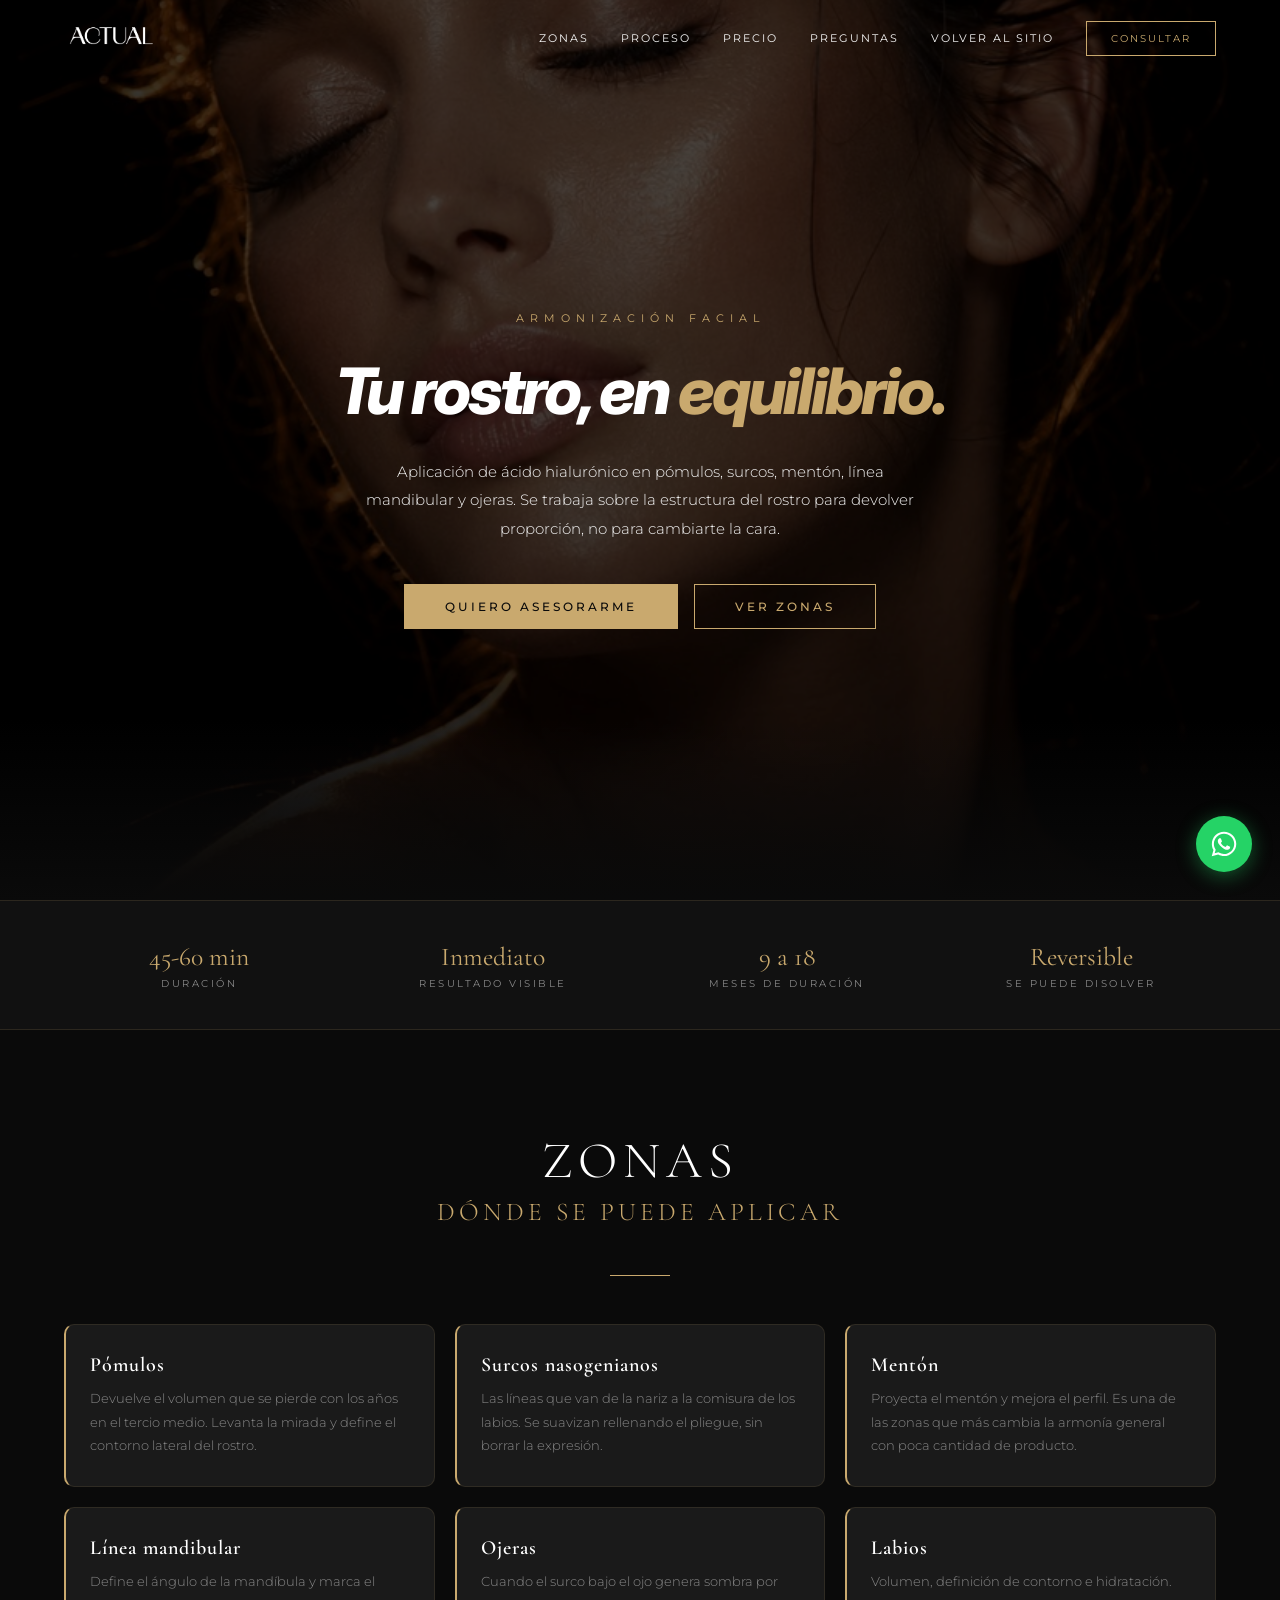
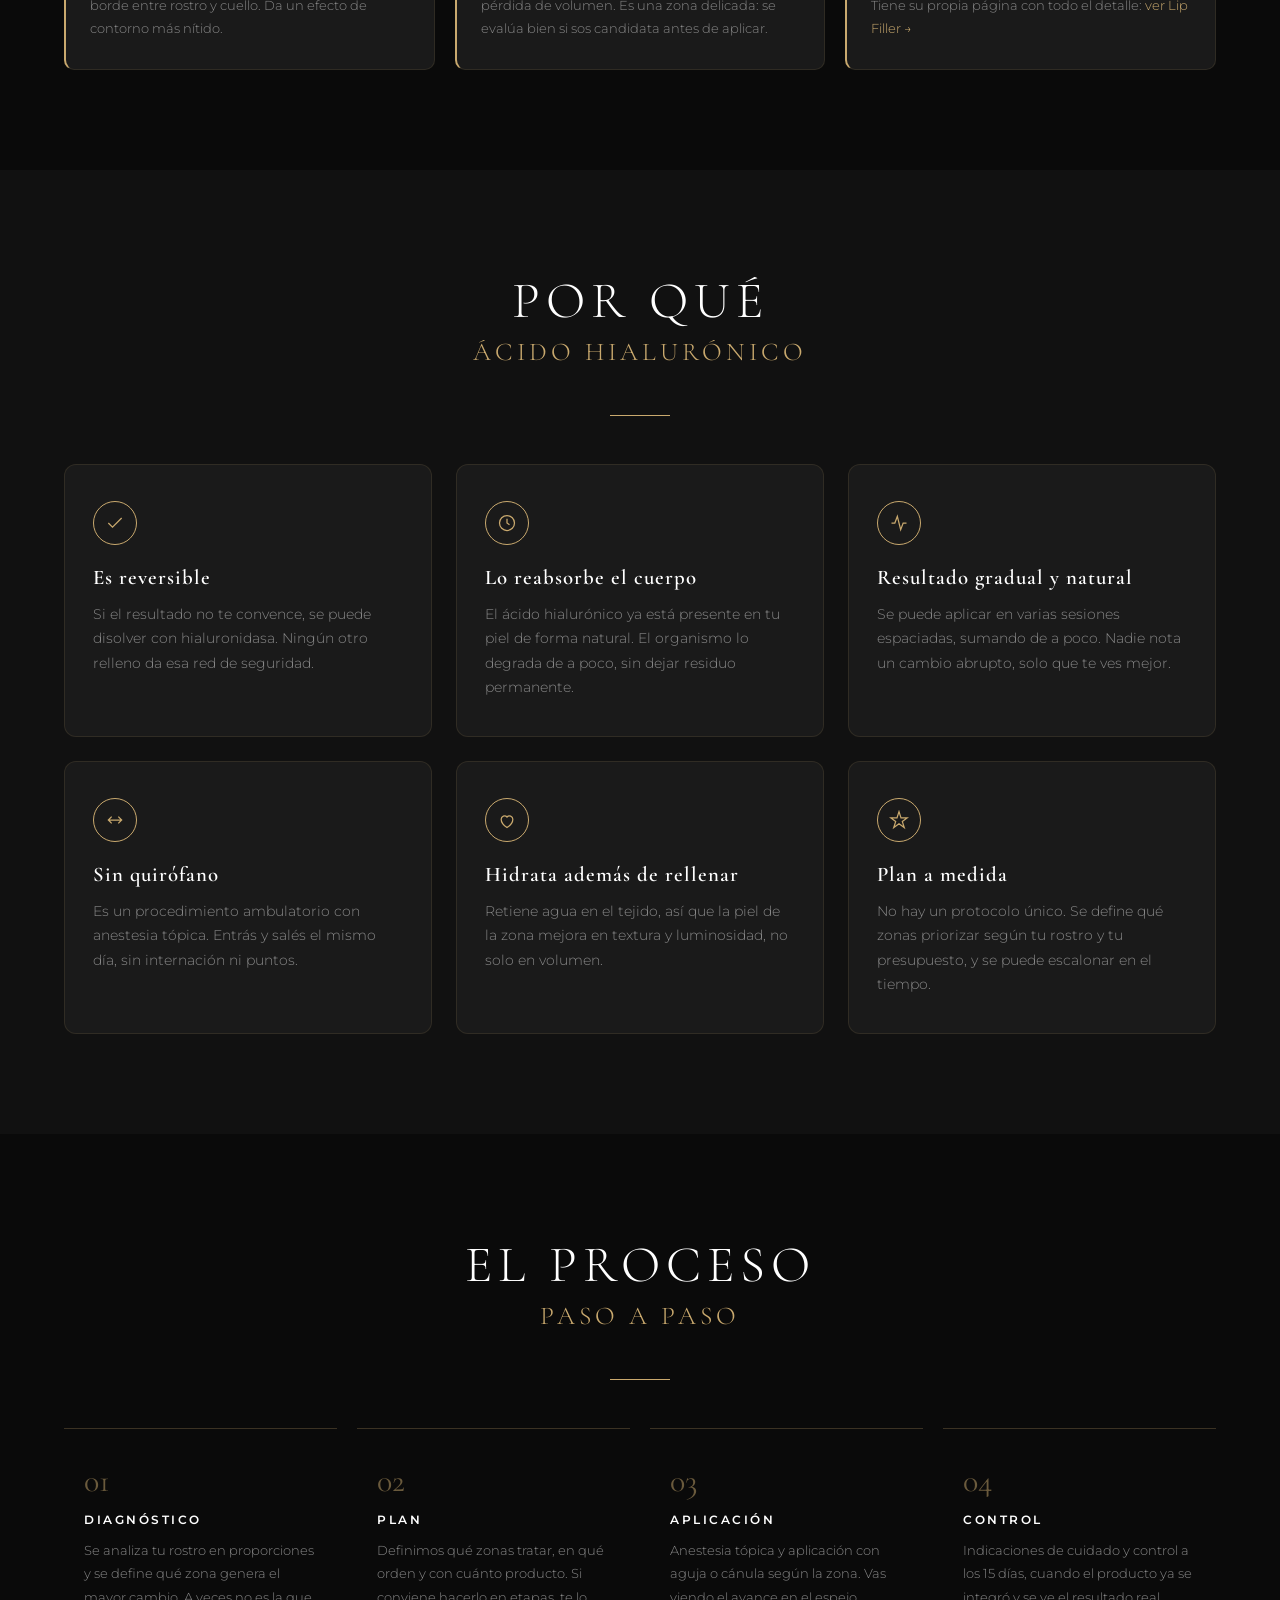
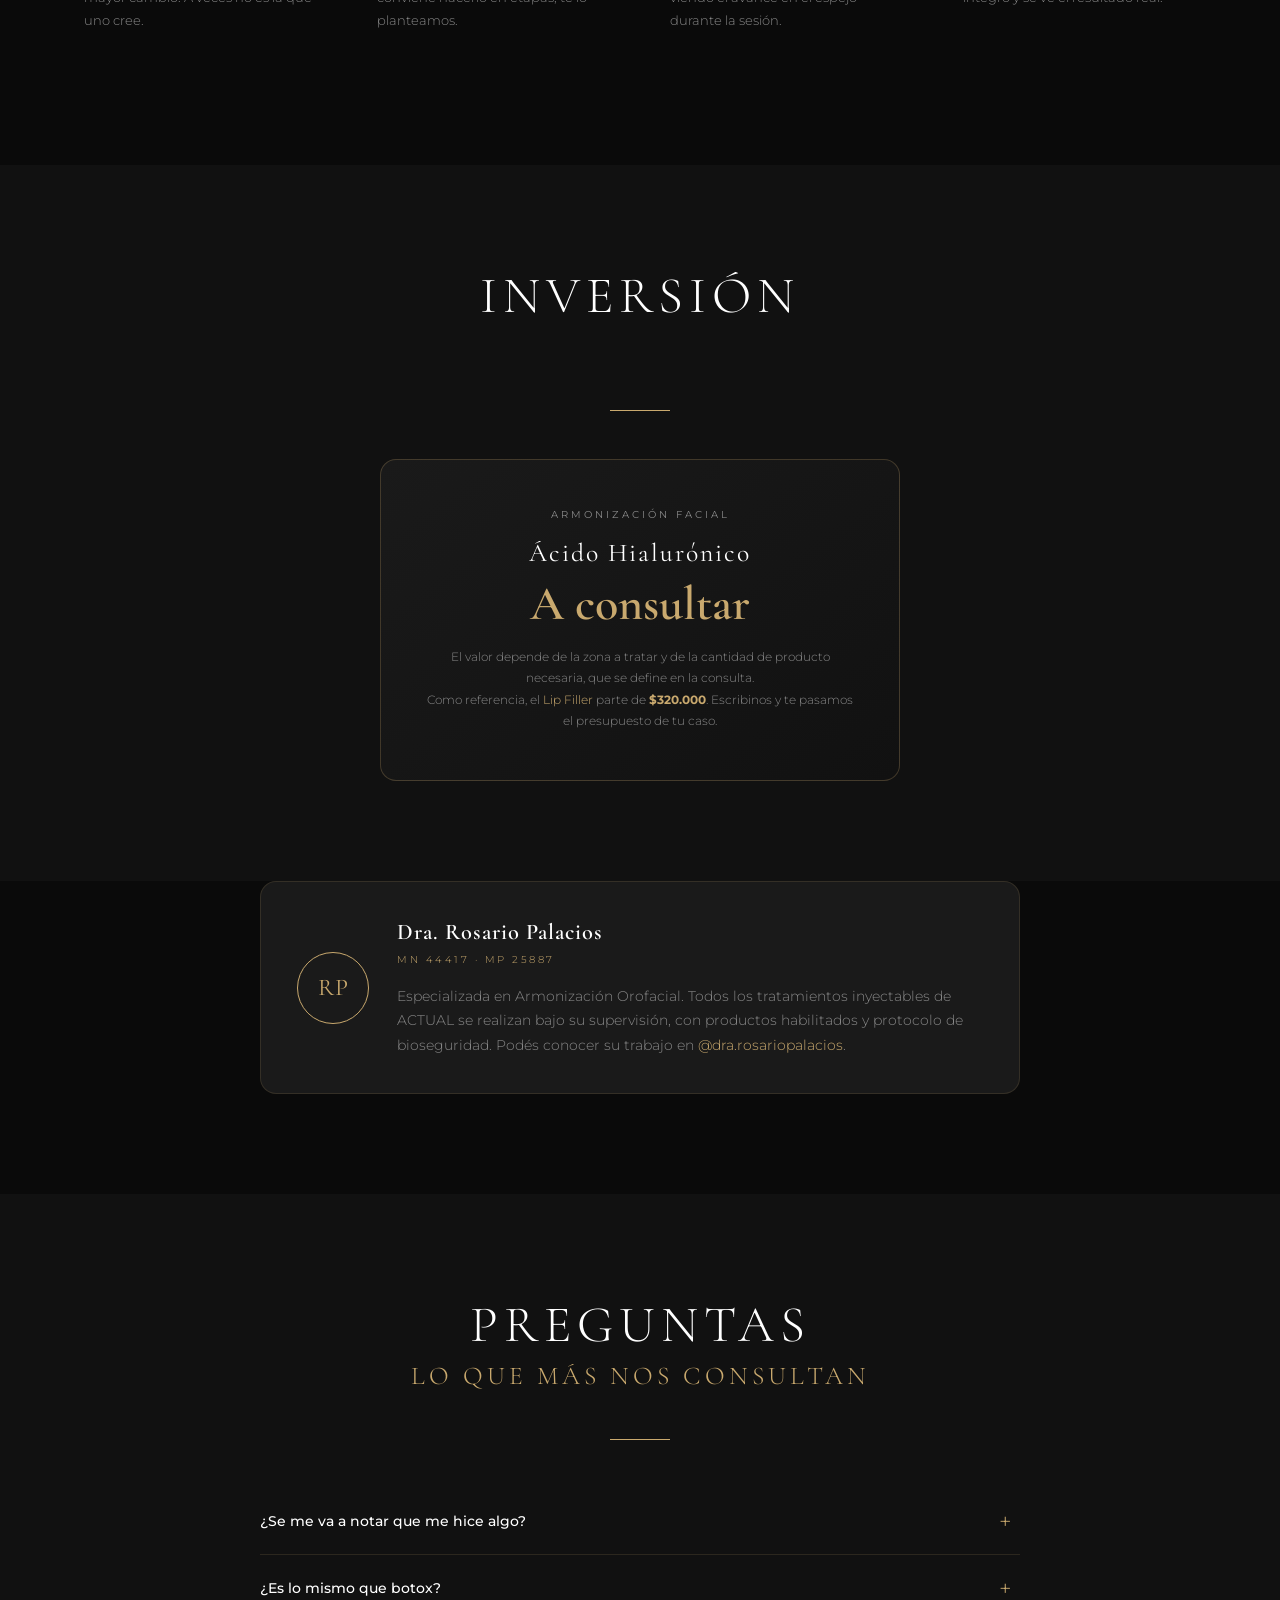
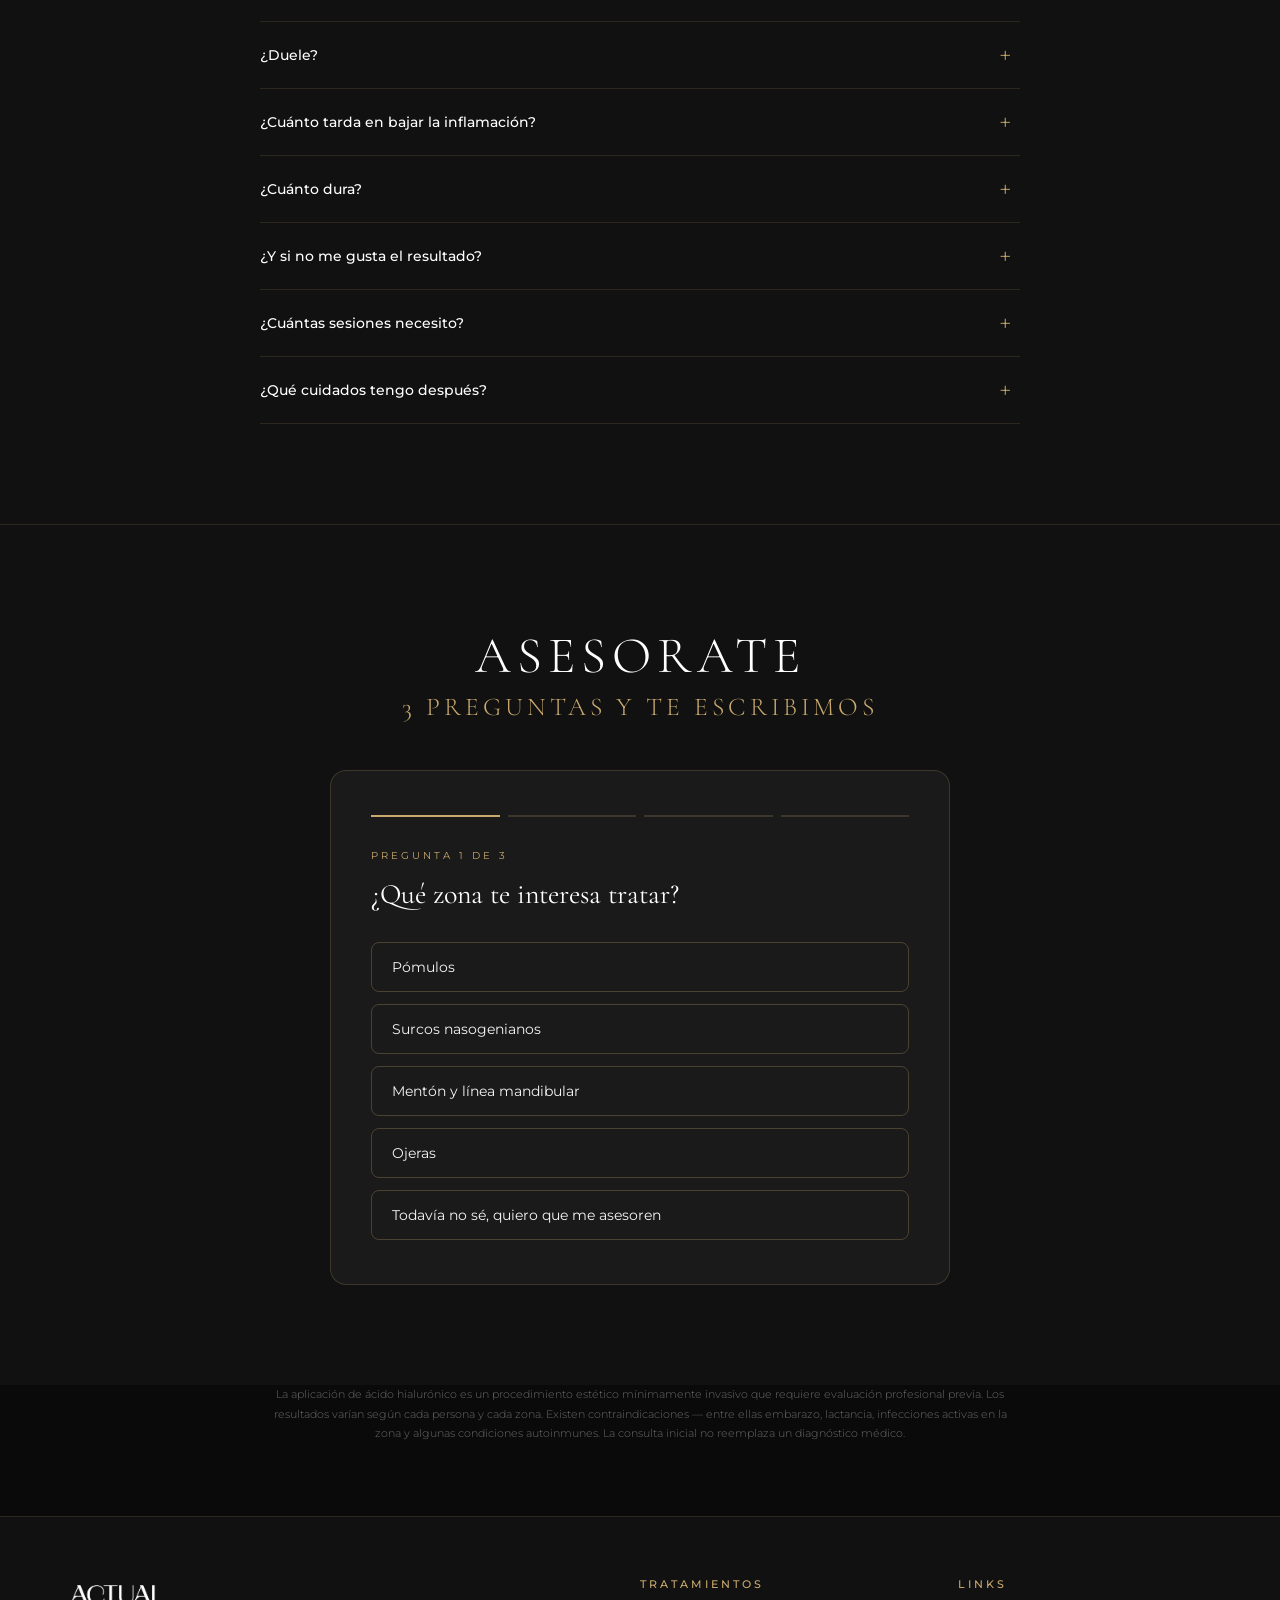
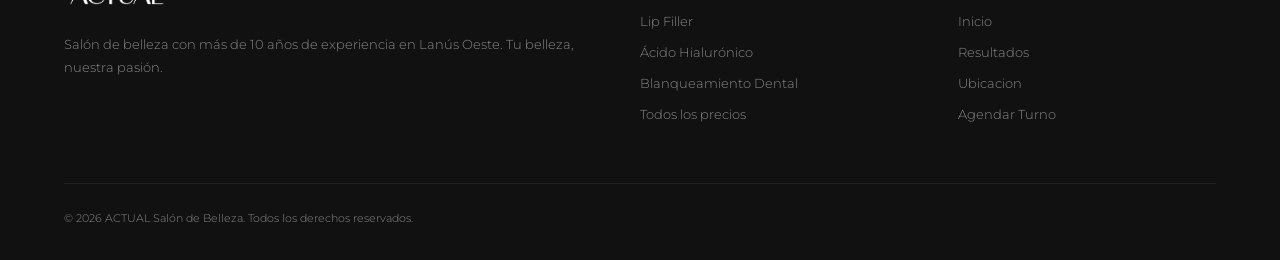
==== commit cd2bd66a: "feat: tracking Meta Pixel + GA4 + Google Ads y leads del formulario a GHL - assets/tracking-config.j" ====
--- a/acido-hialuronico/index.html
+++ b/acido-hialuronico/index.html
@@ -15,6 +15,8 @@
   <link rel="preconnect" href="https://fonts.gstatic.com" crossorigin>
   <link href="https://fonts.googleapis.com/css2?family=Cormorant+Garamond:ital,wght@0,300;0,400;0,600;0,700;1,300;1,400&family=Inter:ital,wght@1,800&family=Montserrat:wght@300;400;500;600;700&display=swap" rel="stylesheet">
   <link rel="stylesheet" href="/assets/landing.css">
+  <script src="/assets/tracking-config.js"></script>
+  <script src="/assets/tracking.js"></script>
   <style>
     .hero { --hero-image: url('/categorias/facial.jpg'); }
 
--- a/assets/landing.css
+++ b/assets/landing.css
@@ -460,6 +460,73 @@
 }
 
 .form-option.selected { background: var(--gold); border-color: var(--gold); color: var(--black); font-weight: 500; }
+
+/* Paso de contacto (nombre + teléfono) */
+.form-field { margin-bottom: 18px; }
+
+.form-label {
+  display: block;
+  font-size: 0.62rem;
+  letter-spacing: 2.5px;
+  text-transform: uppercase;
+  color: var(--gold);
+  margin-bottom: 8px;
+  font-weight: 500;
+}
+
+.form-input {
+  width: 100%;
+  background: rgba(10, 10, 10, 0.6);
+  border: 1px solid rgba(201, 169, 110, 0.28);
+  border-radius: 8px;
+  color: var(--white);
+  font-family: 'Montserrat', sans-serif;
+  font-size: 1rem; /* mínimo 16px: iOS Safari zoomea la página con inputs más chicos */
+  font-weight: 300;
+  padding: 15px 18px;
+  transition: border-color 0.3s ease, background 0.3s ease;
+}
+
+.form-input::placeholder { color: var(--light-gray); opacity: 0.7; }
+
+.form-input:focus {
+  outline: none;
+  border-color: var(--gold);
+  background: rgba(201, 169, 110, 0.06);
+}
+
+.form-input.invalid { border-color: #c96e6e; }
+
+.form-error {
+  display: none;
+  font-size: 0.72rem;
+  color: #d99090;
+  font-weight: 300;
+  line-height: 1.6;
+  margin-top: 8px;
+}
+
+.form-error.show { display: block; }
+
+.form-submit {
+  display: block;
+  width: 100%;
+  background: var(--gold);
+  border: 1px solid var(--gold);
+  border-radius: 8px;
+  color: var(--black);
+  font-family: 'Montserrat', sans-serif;
+  font-size: 0.78rem;
+  font-weight: 600;
+  letter-spacing: 2px;
+  text-transform: uppercase;
+  padding: 17px 24px;
+  cursor: pointer;
+  transition: all 0.3s ease;
+  margin-top: 8px;
+}
+
+.form-submit:hover { background: var(--gold-light); border-color: var(--gold-light); transform: translateY(-2px); }
 
 .form-back {
   background: none;
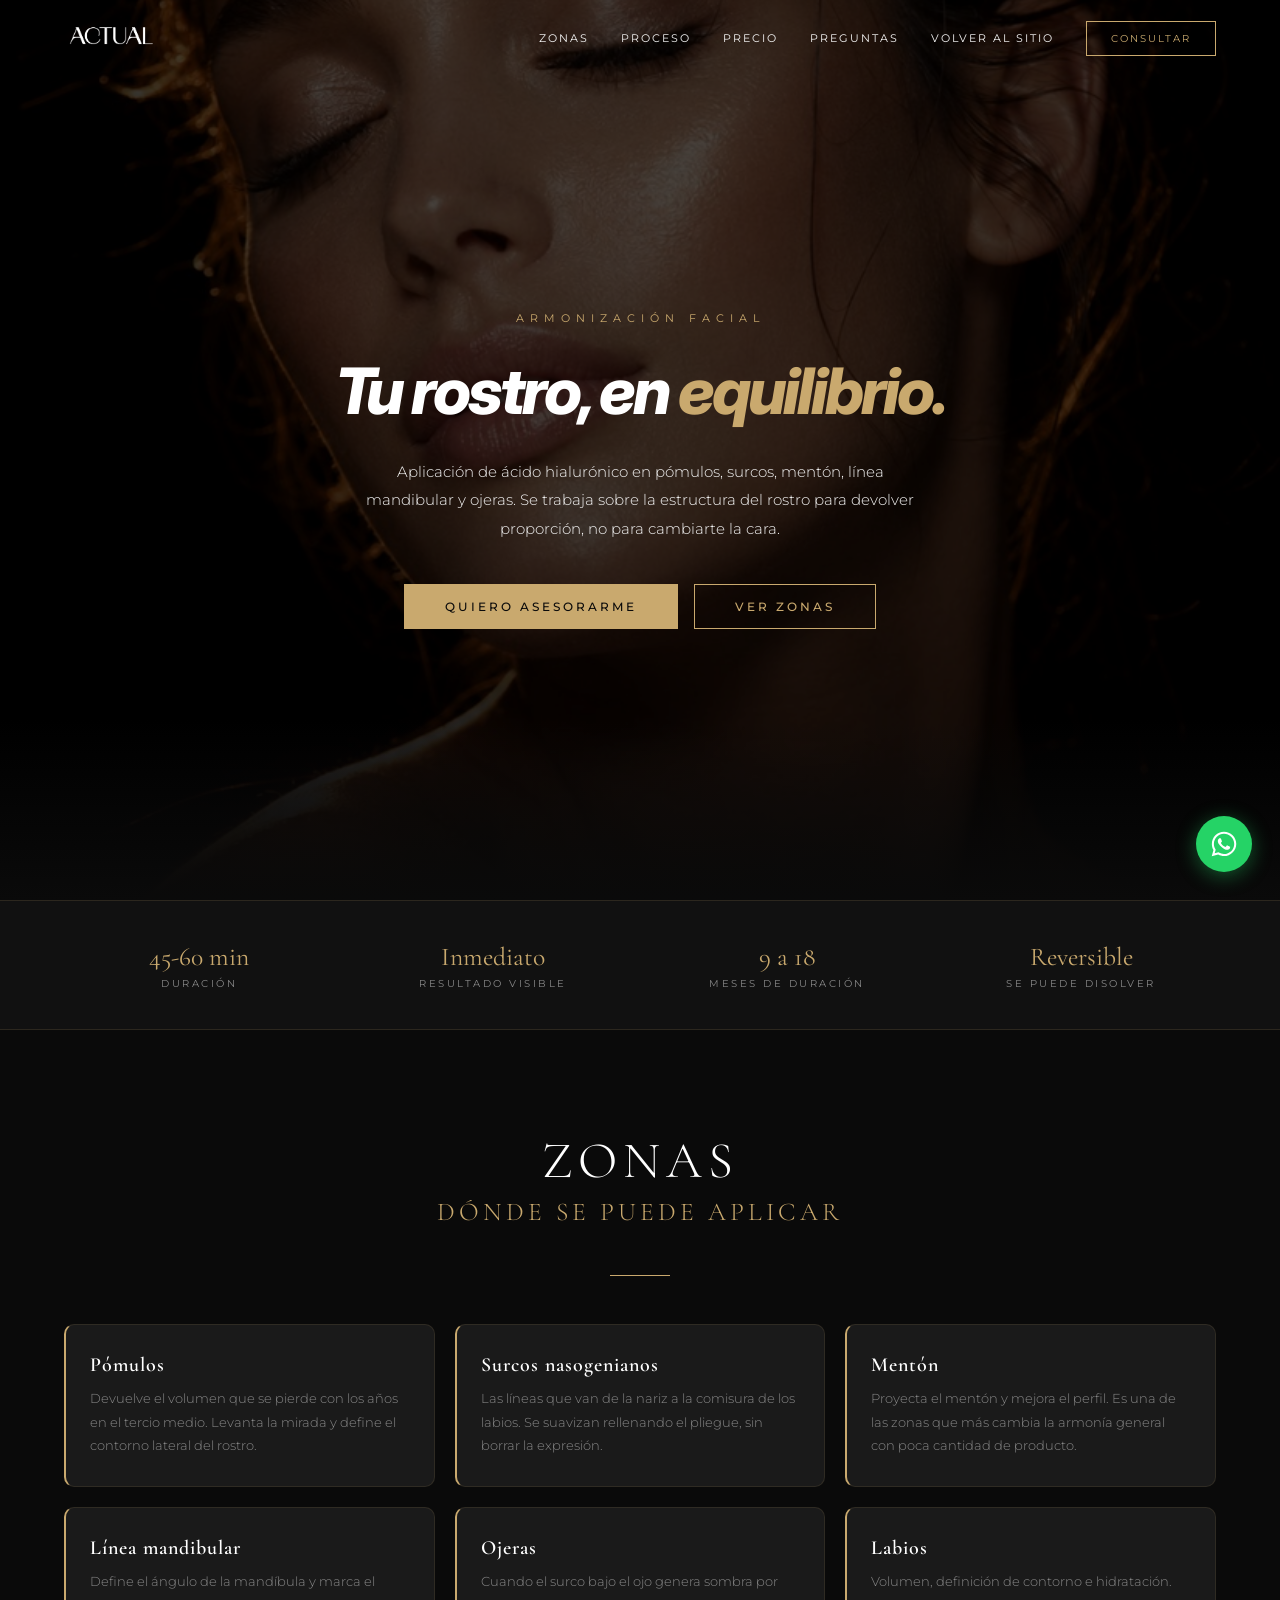
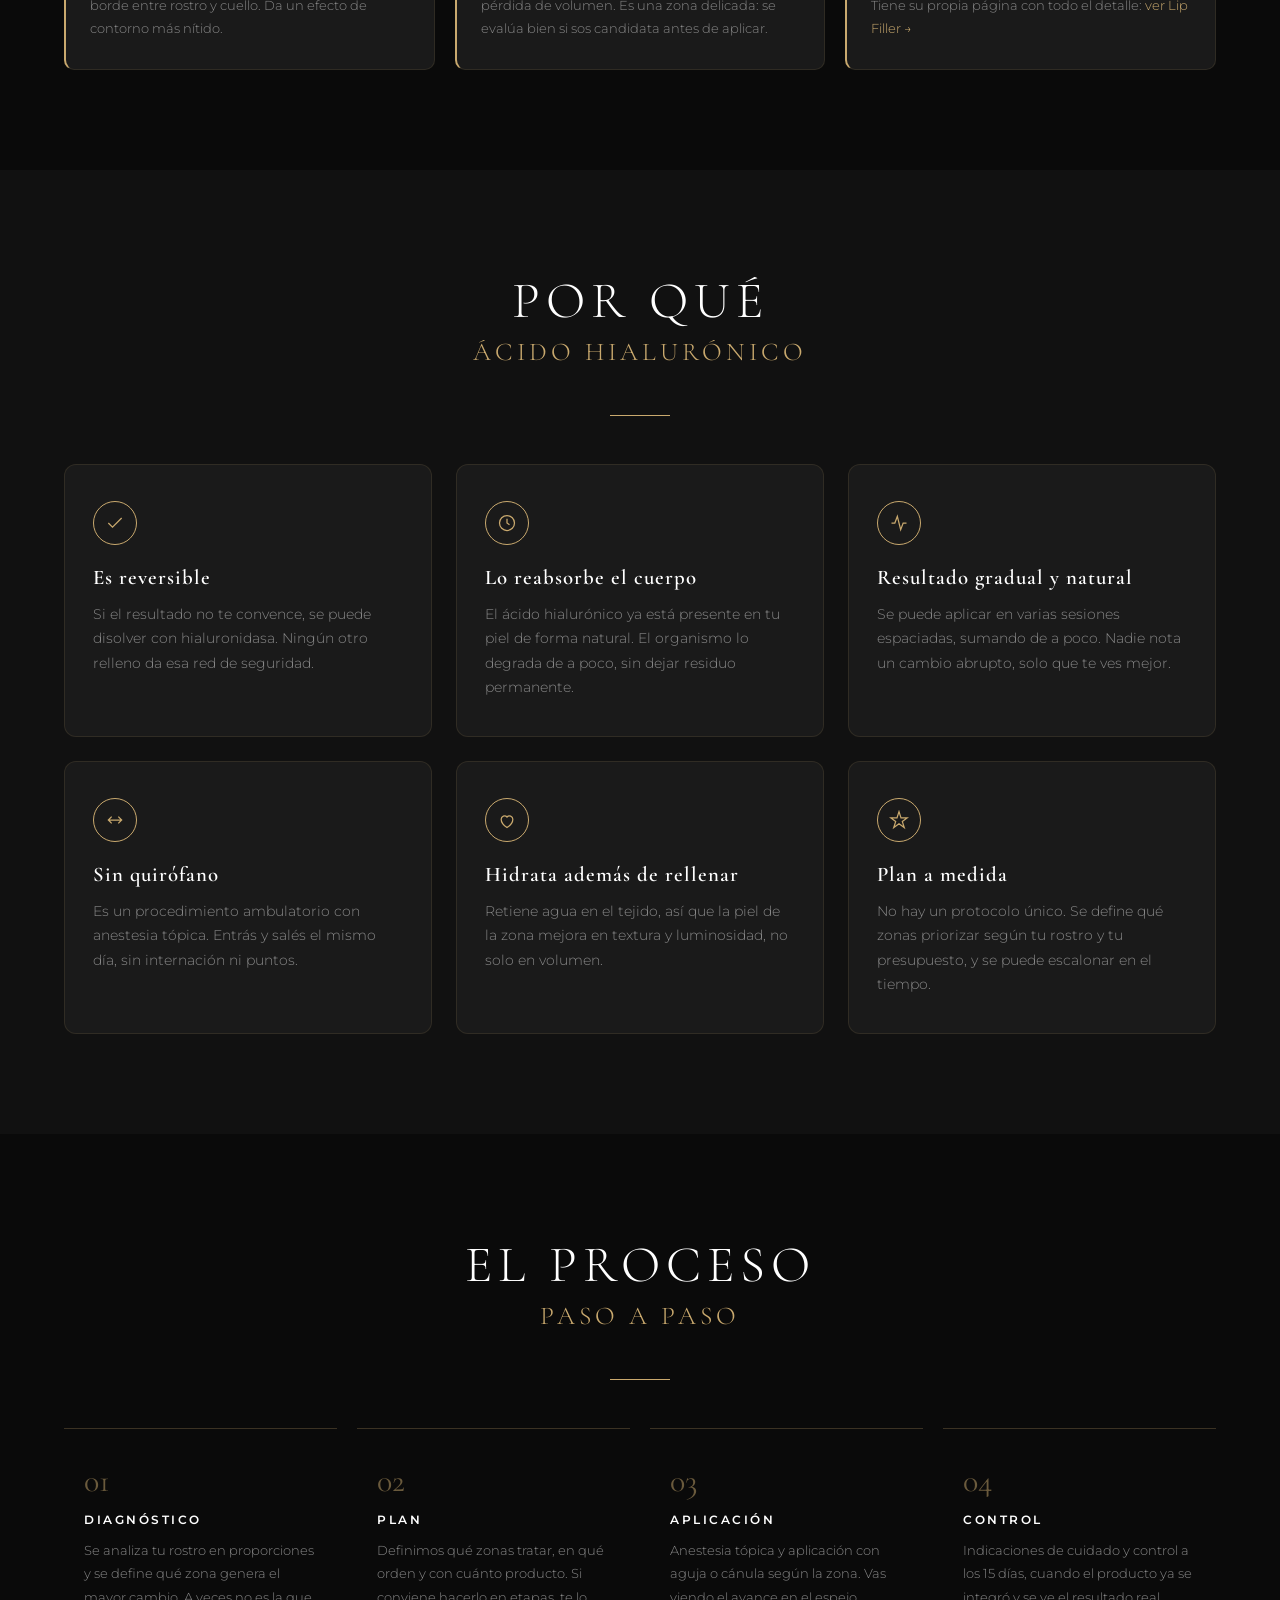
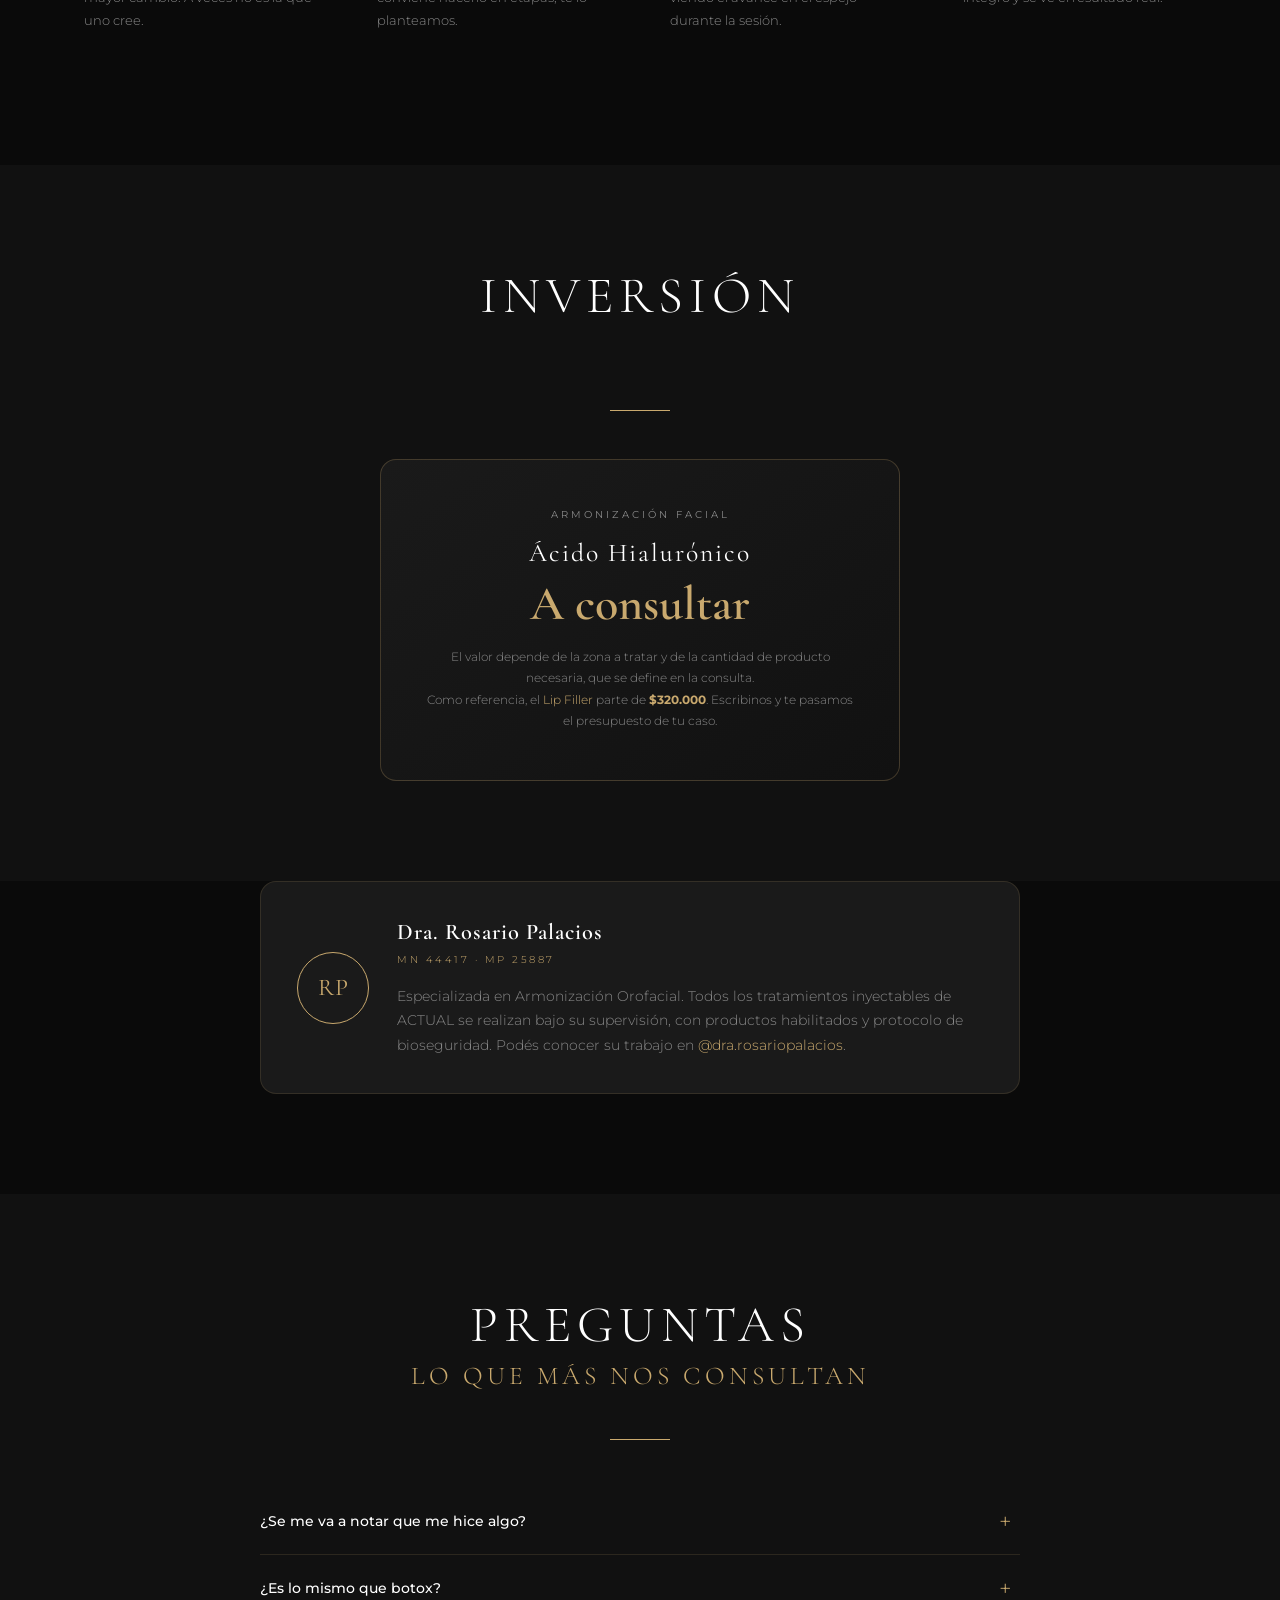
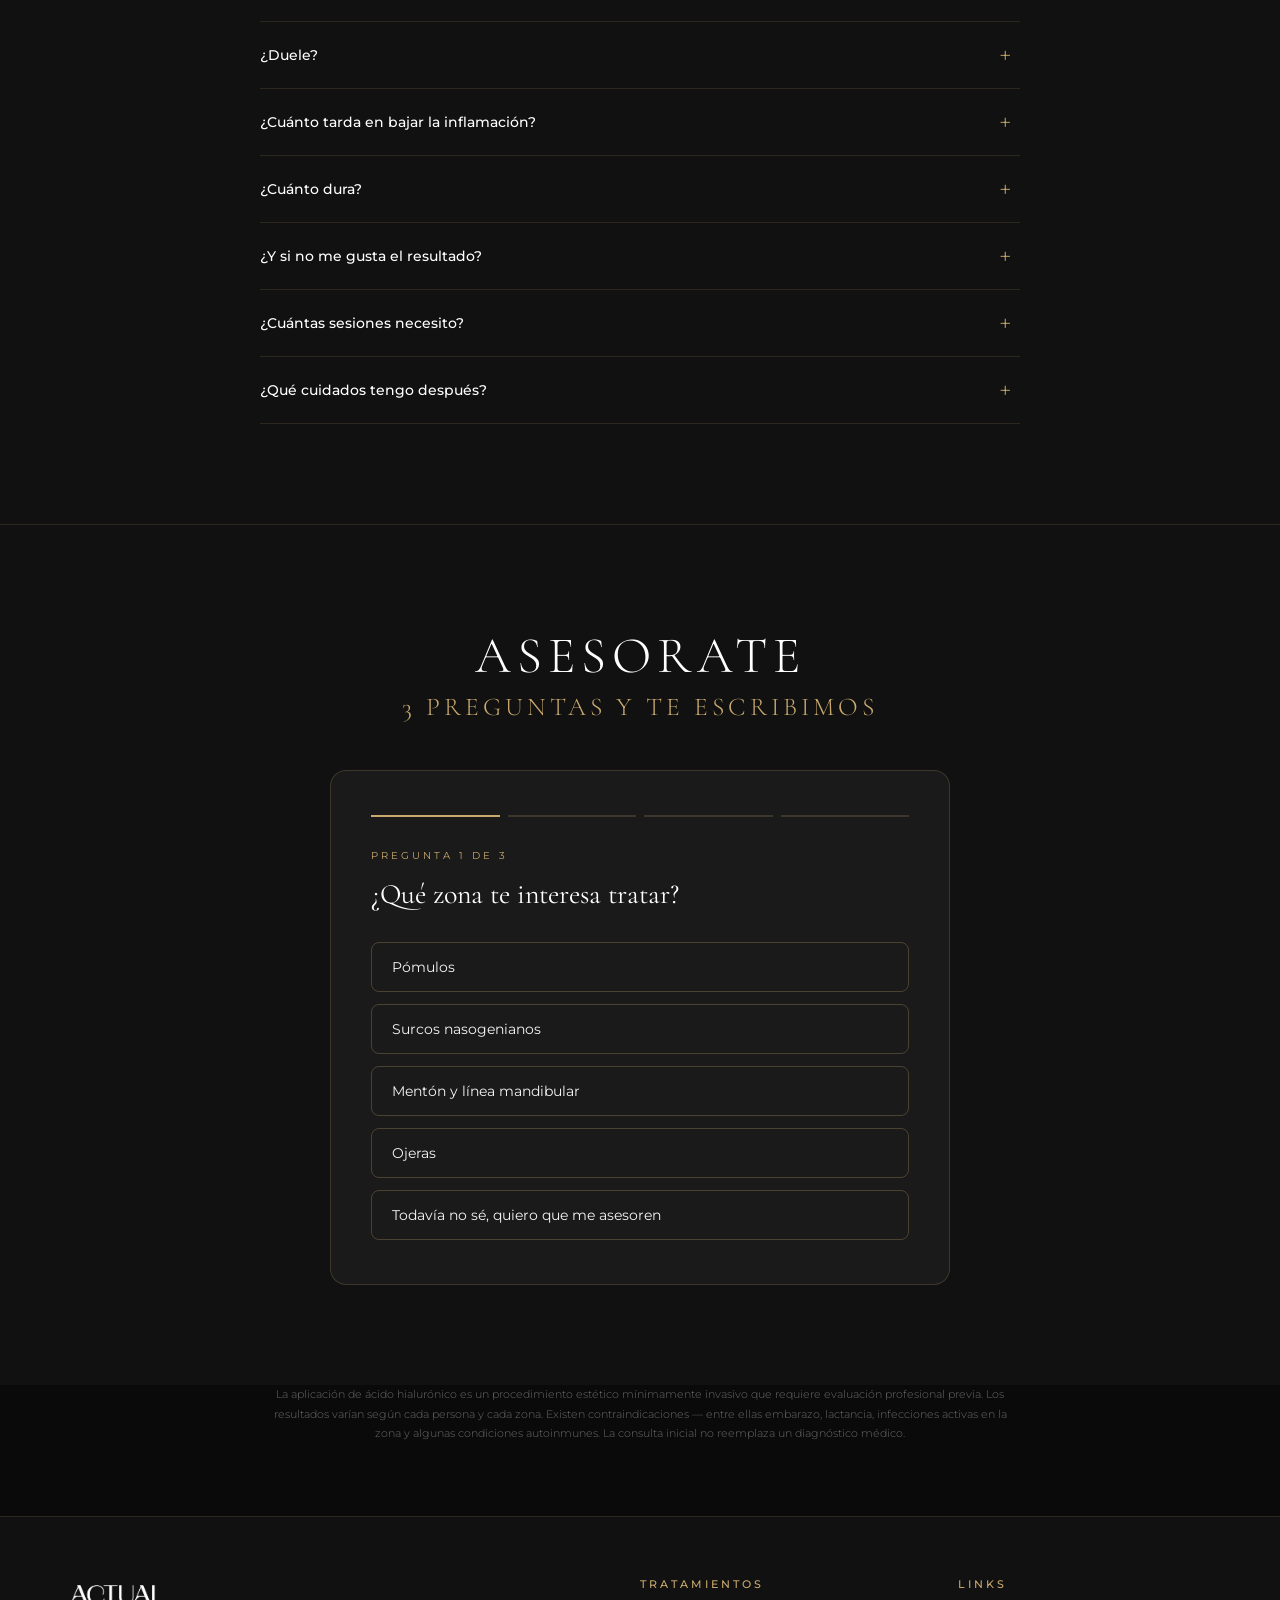
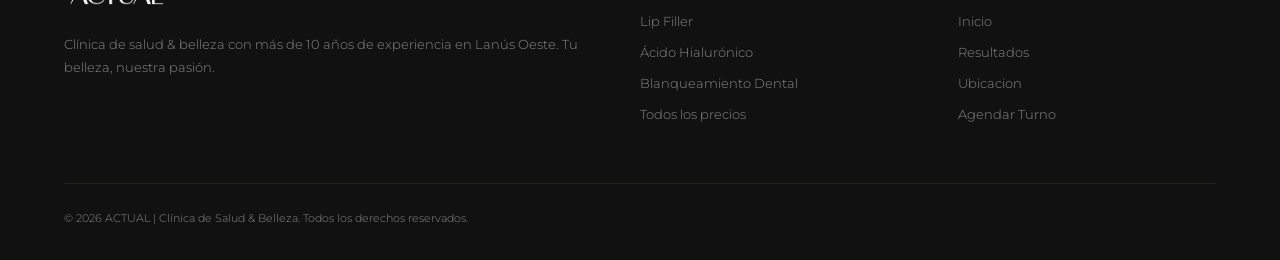
==== commit baa715b0: "Marca: "ACTUAL | Clínica de Salud & Belleza" en todo el sitio Unifica el nombre después del cambio e" ====
--- a/acido-hialuronico/index.html
+++ b/acido-hialuronico/index.html
@@ -6,7 +6,7 @@
   <title>Ácido Hialurónico Facial en Lanús Oeste | Armonización — ACTUAL</title>
   <meta name="description" content="Aplicación de ácido hialurónico en pómulos, surcos, mentón, ojeras y línea mandibular. Lanús Oeste, profesional matriculada. Contanos tu caso y te asesoramos por WhatsApp.">
 
-  <meta property="og:title" content="Ácido Hialurónico Facial — ACTUAL Salón">
+  <meta property="og:title" content="Ácido Hialurónico Facial — ACTUAL | Clínica de Salud &amp; Belleza">
   <meta property="og:description" content="Armonización facial con ácido hialurónico. Profesional matriculada en Lanús Oeste.">
   <meta property="og:image" content="https://actualnails.com/categorias/facial.jpg">
   <meta property="og:type" content="website">
@@ -358,7 +358,7 @@
     <div class="footer-grid">
       <div>
         <div class="footer-brand"><img src="/logo-sinfondo.png" alt="ACTUAL" style="height: 36px; width: auto;"></div>
-        <p>Salón de belleza con más de 10 años de experiencia en Lanús Oeste. Tu belleza, nuestra pasión.</p>
+        <p>Clínica de salud &amp; belleza con más de 10 años de experiencia en Lanús Oeste. Tu belleza, nuestra pasión.</p>
       </div>
       <div>
         <h4>Tratamientos</h4>
@@ -375,12 +375,12 @@
           <li><a href="/">Inicio</a></li>
           <li><a href="/#resultados">Resultados</a></li>
           <li><a href="/#ubicacion">Ubicacion</a></li>
-          <li><a href="https://actual.site.agendapro.com/ar" target="_blank" rel="noopener">Agendar Turno</a></li>
+          <li><a href="https://app.actualnails.com/reserva/relleno-facial-desde" target="_blank" rel="noopener">Agendar Turno</a></li>
         </ul>
       </div>
     </div>
     <div class="footer-bottom">
-      <p>&copy; 2026 ACTUAL Salón de Belleza. Todos los derechos reservados.</p>
+      <p>&copy; 2026 ACTUAL | Clínica de Salud &amp; Belleza. Todos los derechos reservados.</p>
     </div>
   </div>
 </footer>
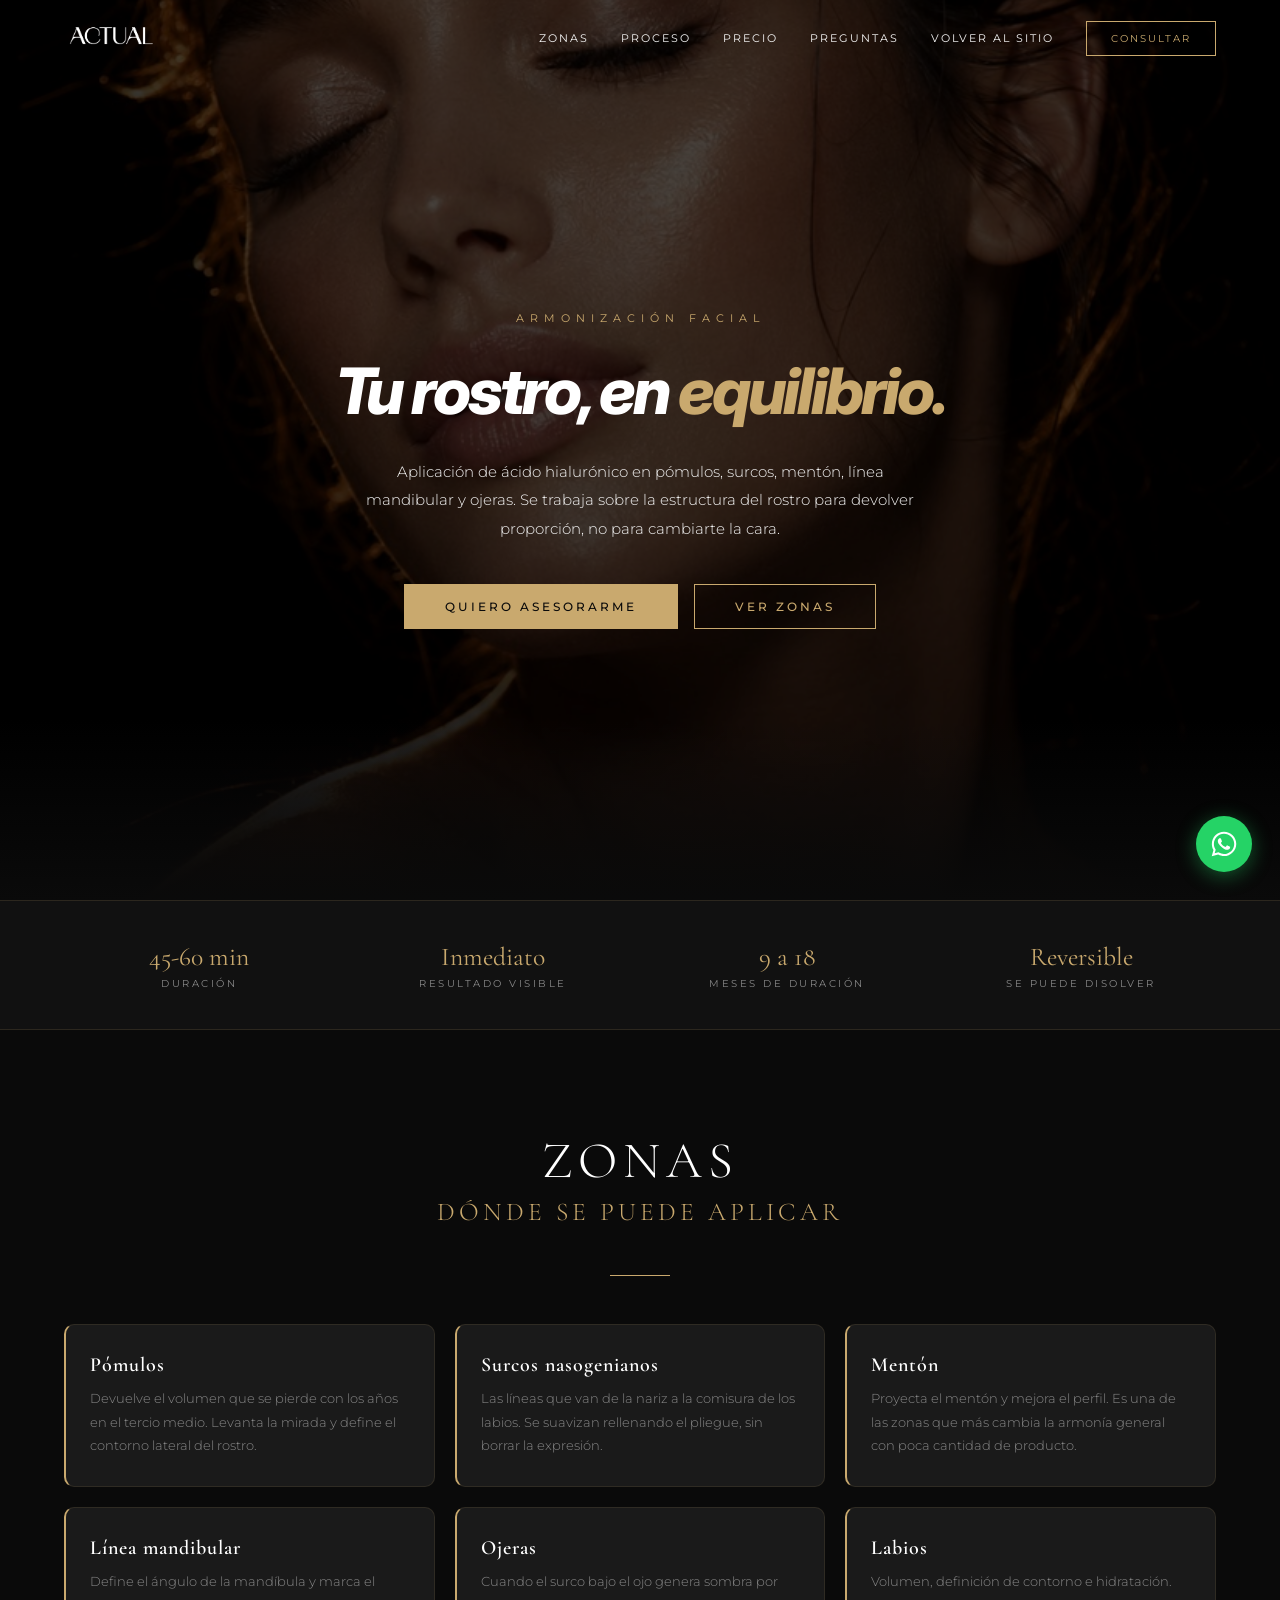
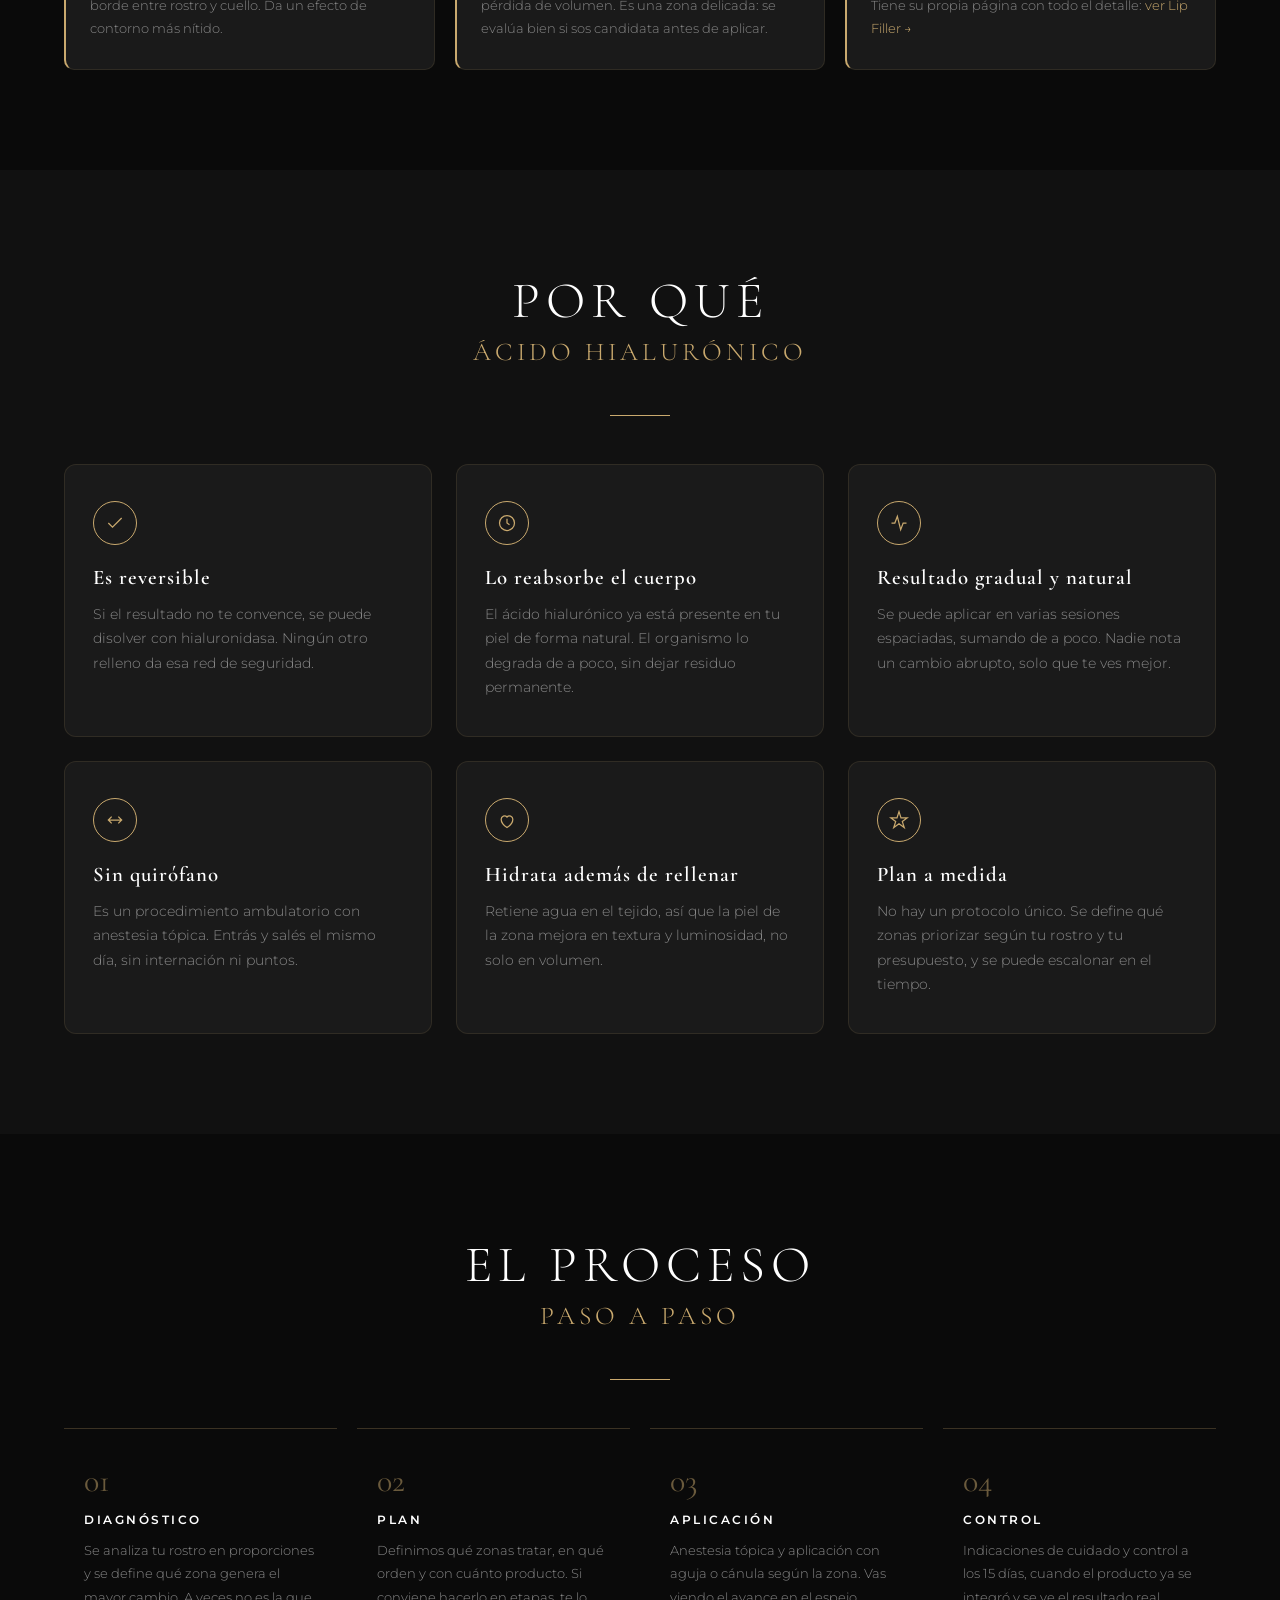
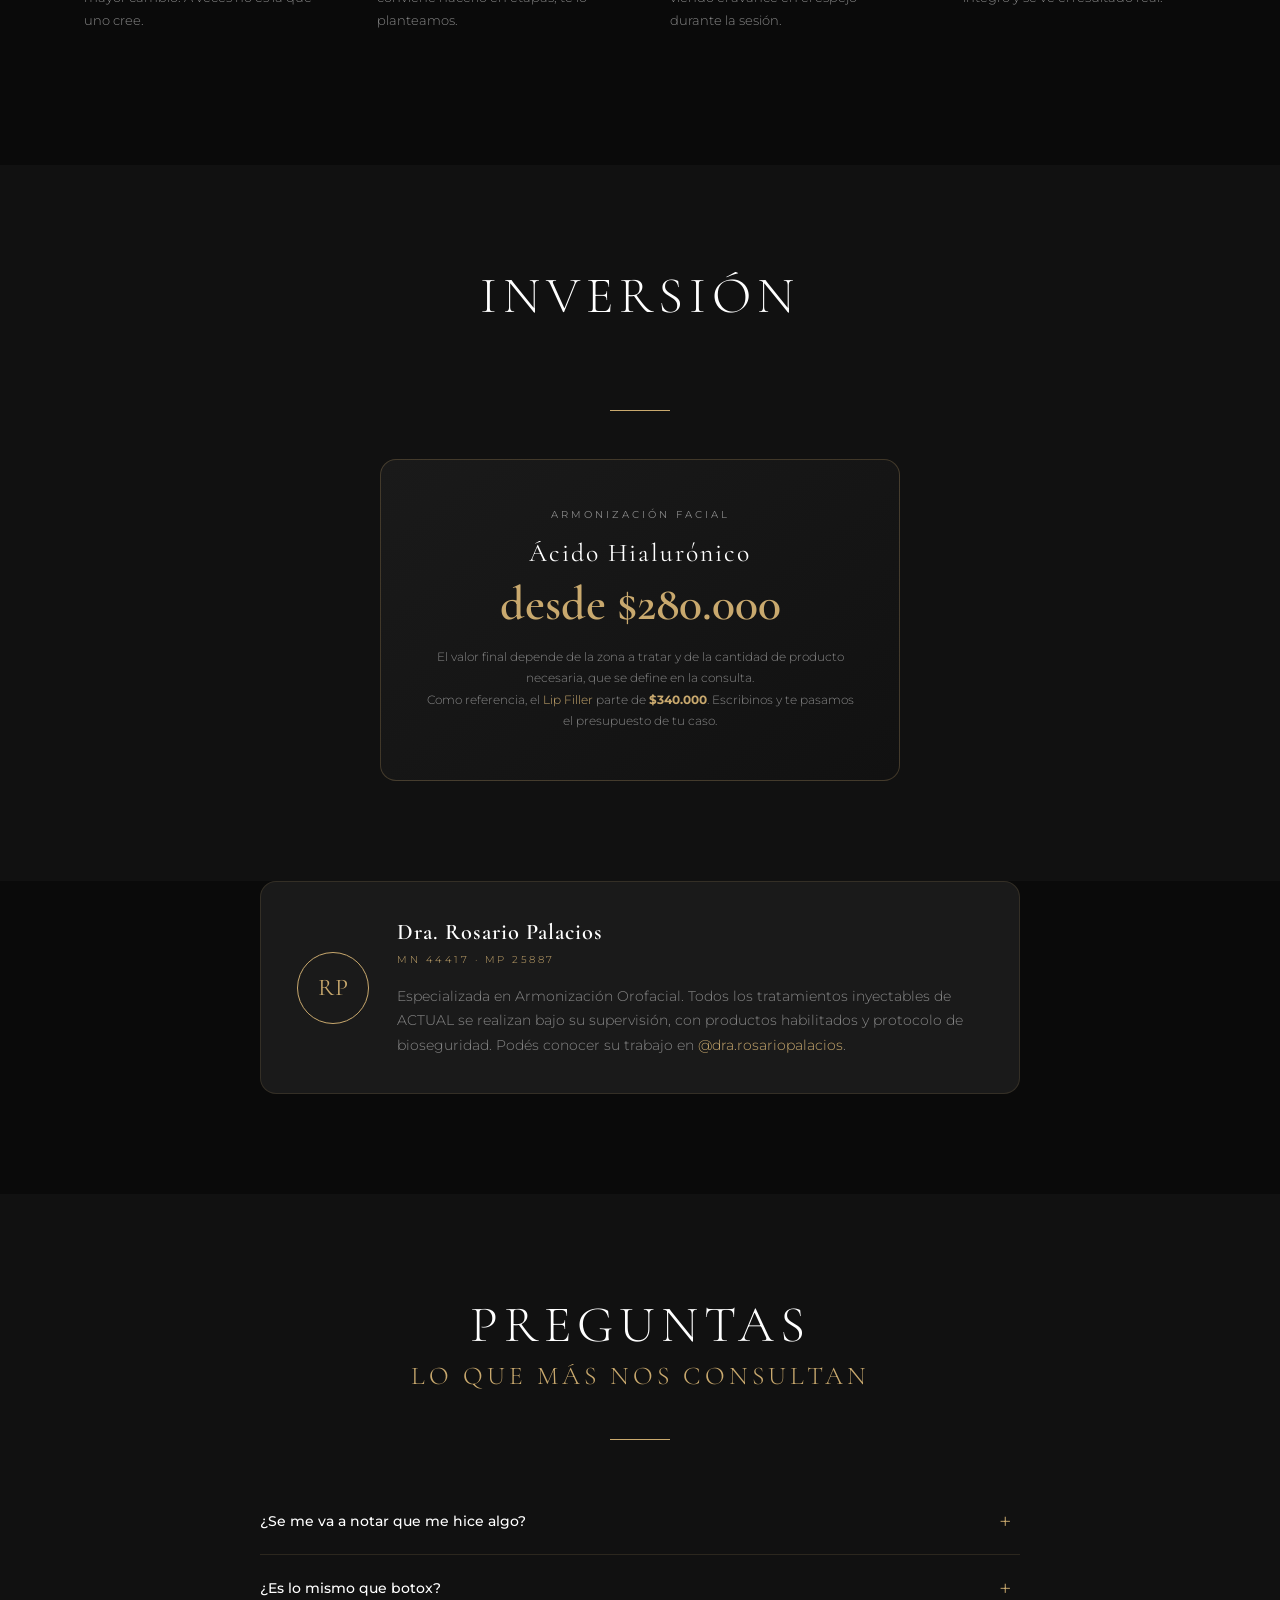
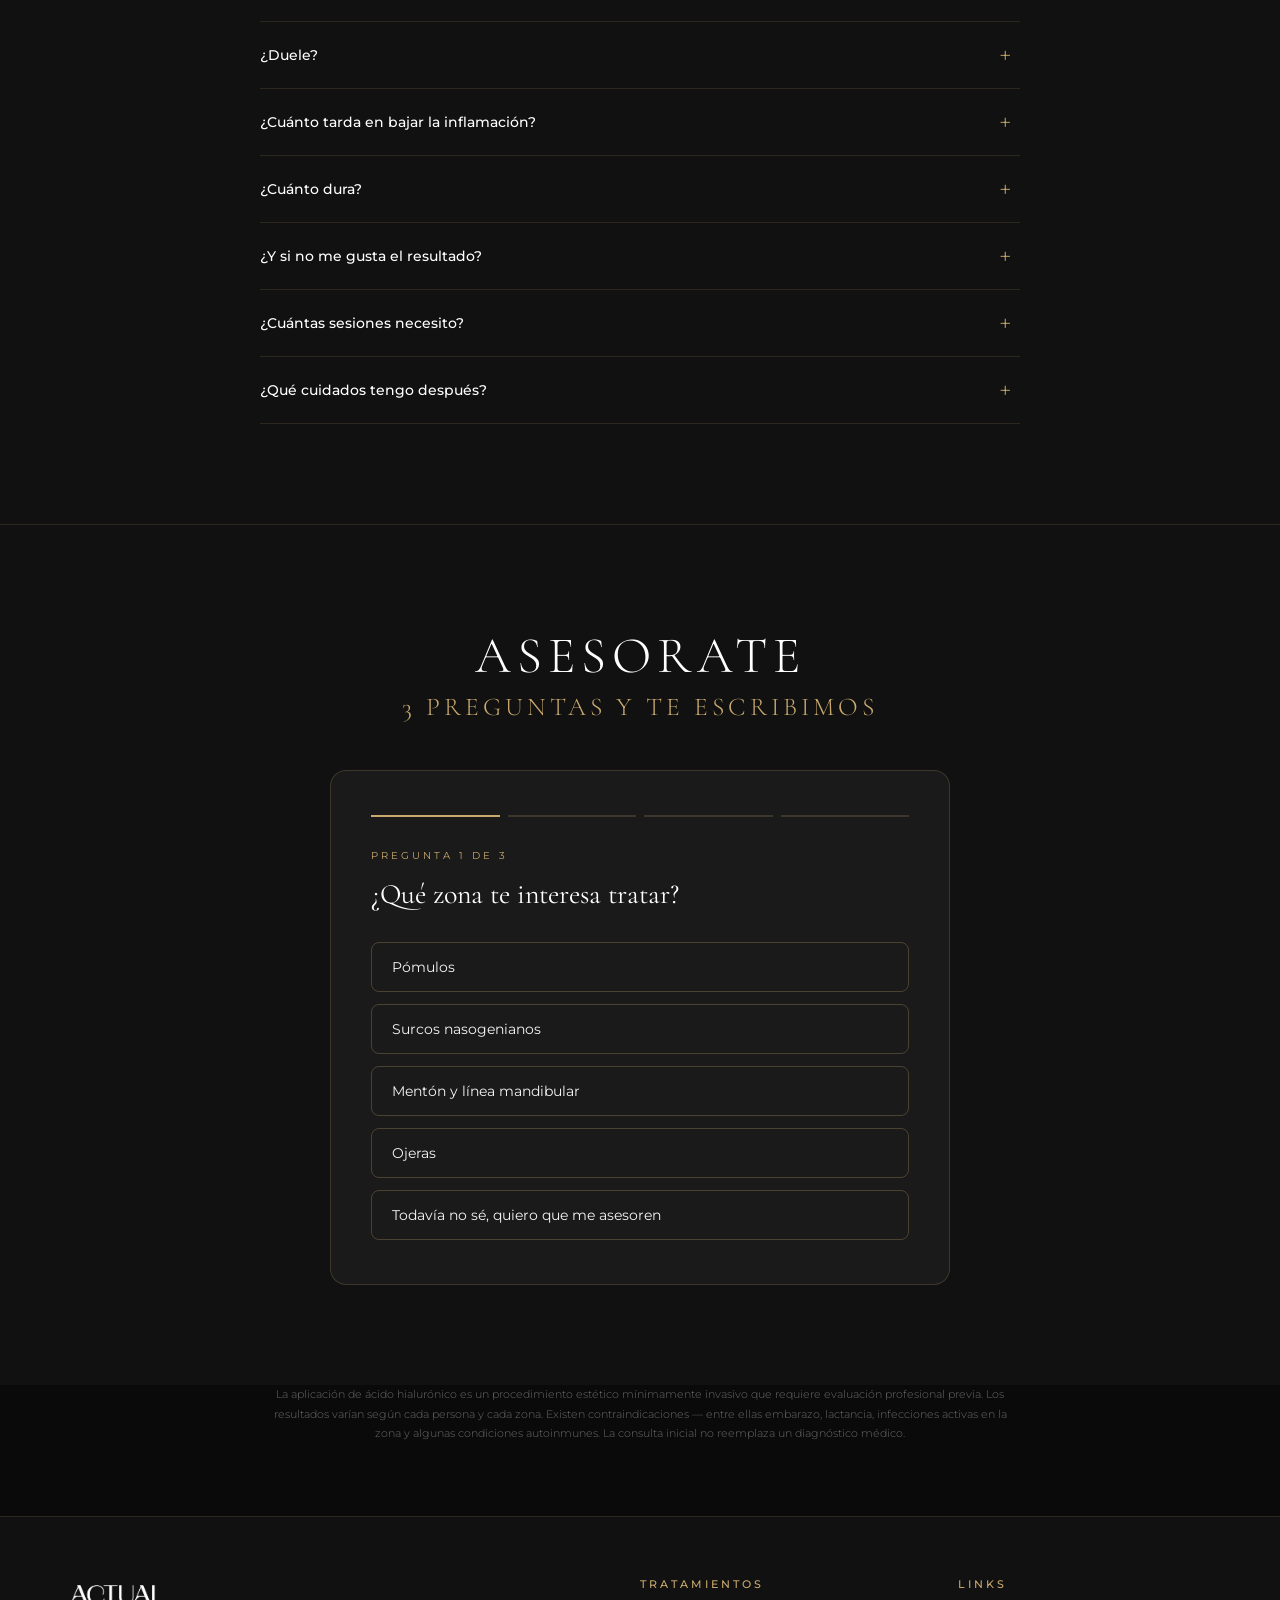
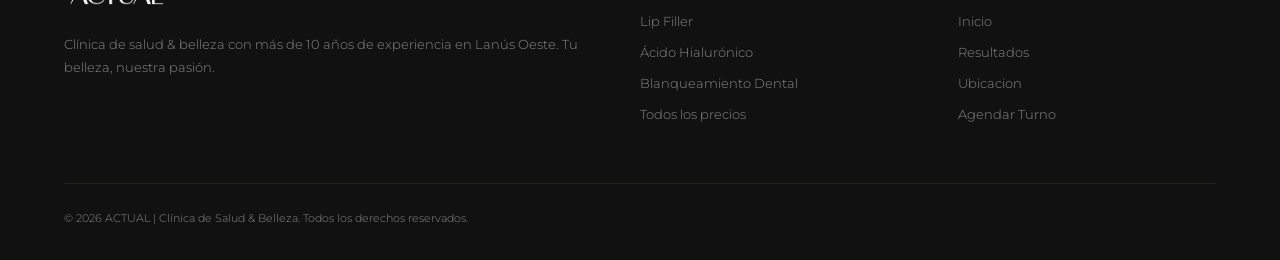
==== commit 94505751: "feat: precios y nombres de servicios desde el sistema La lista de precios del home y los montos de l" ====
--- a/acido-hialuronico/index.html
+++ b/acido-hialuronico/index.html
@@ -231,12 +231,12 @@
     <div class="price-block fade-in">
       <p class="price-kicker">Armonización Facial</p>
       <p class="price-name">Ácido Hialurónico</p>
-      <p class="price-amount">A consultar</p>
+      <p class="price-amount" data-precio-slug="relleno-facial-desde">desde $280.000</p>
       <p class="price-note">
-        El valor depende de la zona a tratar y de la cantidad de producto necesaria,
-        que se define en la consulta.<br>
+        El valor final depende de la zona a tratar y de la cantidad de producto
+        necesaria, que se define en la consulta.<br>
         Como referencia, el <a href="/lip-filler/" style="color: var(--gold); text-decoration: none;">Lip Filler</a>
-        parte de <strong style="color: var(--gold);">$320.000</strong>.
+        parte de <strong style="color: var(--gold);" data-precio-slug="lip-filler-relleno-de-labios">$340.000</strong>.
         Escribinos y te pasamos el presupuesto de tu caso.
       </p>
     </div>
@@ -428,6 +428,7 @@
     ]
   };
 </script>
+<script src="/assets/precios.js"></script>
 <script src="/assets/landing.js"></script>
 
 </body>
